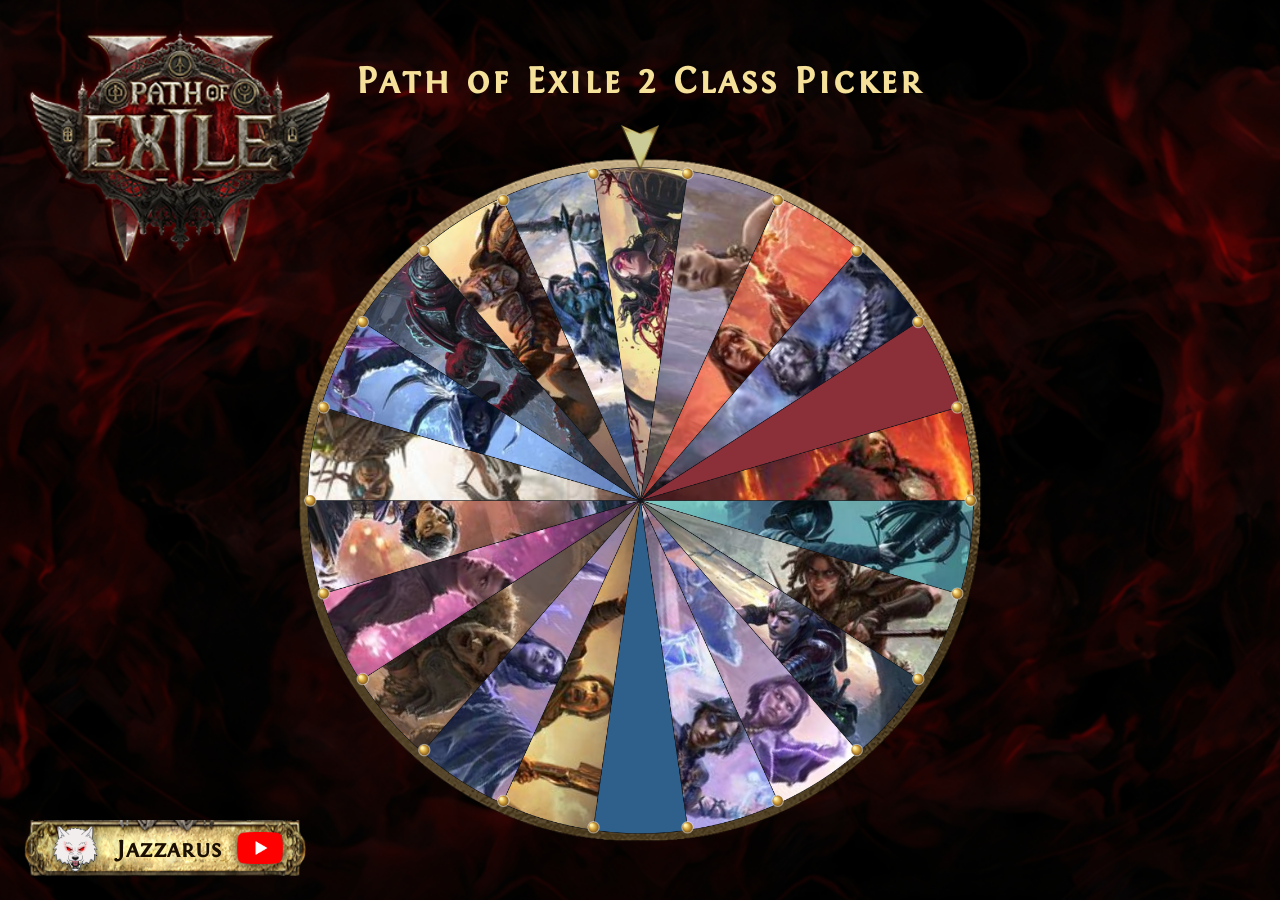
==== index.html @ af0bfe4d "Add files via upload" ====
<!DOCTYPE html>
<html lang="en">
<head>
  <meta charset="UTF-8">
  <meta name="viewport" content="width=device-width, initial-scale=1.0">
  <title>Path of Exile 2 Class Picker</title>
  <link rel="stylesheet" href="style.css">
  <link rel="icon" type="image/png" href="images/favicon.png">
</head>
<body class="loading">
  <div id="loader">
  <div class="loader-wheel"></div>
</div>
  <img src="images/poe2-logo.png" alt="Path of Exile 2" class="poe2-logo">
  <main>
    <h1>Path of Exile 2 Class Picker</h1>
    <img src="images/arrow.png" alt="" class="wheel-pointer" aria-hidden="true">
    <div class="wheel-container">
      <img src="images/ring.png" alt="" class="wheel-ring" aria-hidden="true">
      <canvas id="classWheel" width="1200" height="1200" aria-label="Class picker spinning wheel"></canvas>
    </div>
  </main>

  <div id="modalOverlay" class="popup hidden">
    <div id="modalContent" class="popup-content">
      <div id="modalText" class="popup-title"></div>
      <div class="popup-portrait-wrapper">
        <img id="modalPortrait" class="popup-portrait" src="" alt="">
        <img src="images/frame.png" alt="" class="popup-portrait-frame" aria-hidden="true">
        <img id="bloodSplatter" src="images/blood.png" class="blood-splatter">
      </div>
      <div id="modalReminder" class="popup-reminder hidden">REMEMBER TO RESPECT THE WHEEL</div>
      <button id="modalOk" class="popup-button" type="button">
        <img src="images/ok.png" alt="" class="popup-button-bg" aria-hidden="true">
        <span>OK</span>
      </button>
    </div>
  </div>

  <a href="https://www.youtube.com/@Jazzarus_" target="_blank" class="yt-banner" rel="noopener">
    <img src="images/banner.png" alt="" class="yt-banner-bg" aria-hidden="true">
    <img src="images/jazzarus-logo.png" alt="" class="yt-banner-wolf">
    <span class="yt-banner-name">Jazzarus</span>
    <img src="images/youtube-logo.png" alt="" class="yt-banner-yt">
  </a>

  <script src="script.js"></script>
</body>
</html>
---- style.css ----
@font-face {
  font-family: "Fontin";
  src: url("fonts/fontin.otf") format("opentype");
  font-weight: normal;
  font-style: normal;
}

* {
  box-sizing: border-box;
}

body {
  margin: 0;
  min-height: 100vh;
  display: flex;
  align-items: center;
  justify-content: center;
  font-family: "Fontin", serif;
  color: #f2f2f2;
  background: #111318 url("images/background.png") center/cover no-repeat;
  background-attachment: fixed;
}

button {
  font-family: inherit;
}

main {
  text-align: center;
}

h1 {
  margin: 0 0 24px;
  font-size: clamp(1.2rem, 3vw, 3rem);
  color: #f5e199;
  letter-spacing: 0.08em;
}

.wheel-pointer {
  display: block;
  width: clamp(30px, 3vw, 48px);
  height: auto;
  margin: 0 auto -8px;
  position: relative;
  z-index: 2;
  transform-origin: 50% 0;
  filter: sepia(0.3) saturate(0.75) brightness(0.8);
}

.wheel-pointer.is-pushed {
  animation: pointerPush 120ms ease-out;
}

.popup-active .wheel-pointer {
  display: none;
}

@keyframes pointerPush {
  0% {
    transform: rotate(0deg);
  }

  35% {
    transform: rotate(-12deg);
  }

  100% {
    transform: rotate(0deg);
  }
}

canvas {
  display: block;
  width: min(1200px, 90vw, 75vh);
  height: min(1200px, 90vw, 75vh);
  border-radius: 50%;
  cursor: pointer;
  position: relative;
  z-index: 1;
}

.popup {
  position: fixed;
  inset: 0;
  display: flex;
  align-items: center;
  justify-content: center;
  padding: 32px;
  background: rgba(3, 5, 9, 0.9);
  backdrop-filter: blur(4px);
  z-index: 100;
}

.hidden {
  display: none;
}

.popup-content {
  max-width: 90vw;
  padding: 56px;
  text-align: center;
  background: url("images/window.png") center/100% 100% no-repeat;
  border: none;
  border-radius: 0;
  filter: drop-shadow(0 0 14px rgba(180, 130, 20, 0.25));
}

.popup-title {
  margin: 0 0 40px;
  color: #f5e199;
  font-size: 3rem;
  line-height: 1.15;
  letter-spacing: 0.04em;
  text-align: center;
}

.popup-portrait {
  display: block;
  height: 150px;
  width: 150px;
  object-fit: cover;
  image-rendering: auto;
}

.final-popup-image {
  width: 1000px;
  max-width: calc(100vw - 176px);
  height: auto;
  margin: 0 auto;
}

.popup-reminder {
  margin: 34px 0;
  color: rgba(255, 248, 237, 0.78);
  font-size: 2rem;
  line-height: 1.2;
  letter-spacing: 0.04em;
  text-align: center;
}

.popup-button {
  position: relative;
  display: inline-flex;
  align-items: center;
  justify-content: center;
  width: 380px;
  height: 80px;
  color: #f5e199;
  font-size: 1.375rem;
  background: none;
  border: none;
  cursor: pointer;
  transition: transform 140ms ease, filter 140ms ease;
}

.popup-button-bg {
  position: absolute;
  inset: 0;
  width: 100%;
  height: 100%;
  object-fit: fill;
  pointer-events: none;
  z-index: 0;
}

.popup-button span {
  position: relative;
  z-index: 1;
}

.popup-button:hover {
  filter: brightness(1.15);
}

.popup-button:active {
  transform: translateY(3px);
}

.poe2-logo {
  position: fixed;
  top: 20px;
  left: 20px;
  width: clamp(80px, 25vw, 320px);
  height: auto;
  z-index: 10;
}

.yt-banner {
  position: fixed;
  bottom: 24px;
  left: 24px;
  width: clamp(180px, 22vw, 320px);
  height: auto;
  display: flex;
  align-items: center;
  justify-content: center;
  gap: 14px;
  padding: 0 14px;
  text-decoration: none;
  cursor: pointer;
  z-index: 10;
  transition: filter 150ms ease, transform 150ms ease;
}

.yt-banner:hover {
  filter: brightness(1.15);
  transform: scale(1.03);
}

.yt-banner-bg {
  position: absolute;
  inset: 0;
  width: 100%;
  height: 100%;
  object-fit: fill;
  pointer-events: none;
}

.yt-banner-wolf {
  position: relative;
  height: clamp(32px, 4.5vw, 56px);
  width: auto;
  z-index: 1;
  flex-shrink: 0;
  filter: drop-shadow(0 2px 4px rgba(0,0,0,0.7));
}

.yt-banner-name {
  position: relative;
  z-index: 1;
  color: #1a0f00;
  font-size: clamp(1rem, 1.9vw, 1.55rem);
  font-weight: bold;
  font-family: "Fontin", serif;
  letter-spacing: 0.05em;
  text-shadow: 0 1px 2px rgba(255, 220, 150, 0.5);
  white-space: nowrap;
}

.yt-banner-yt {
  position: relative;
  z-index: 1;
  height: clamp(18px, 2.5vw, 32px);
  width: auto;
  flex-shrink: 0;
  filter: drop-shadow(0 2px 4px rgba(0,0,0,0.7));
}

.wheel-container {
  position: relative;
  display: inline-block;
}

.wheel-ring {
  position: absolute;
  width: 101%;
  height: 101%;
  top: 50%;
  left: 50%;
  transform: translate(-50%, -50%);
  pointer-events: none;
  z-index: 0;
  filter: sepia(0.4) saturate(0.8) brightness(0.85);
}

.is-final-popup {
  background-size: 100% 100%;
  width: 80vw;
  max-width: 80vw;
  height: 90vh;
  max-height: 90vh;
  padding: 80px;
  display: flex;
  flex-direction: column;
  align-items: center;
  justify-content: center;
  overflow: hidden;
}

.is-final-popup .popup-title {
  font-size: clamp(1rem, 2.5vw, 2.5rem);
  margin: 0 0 20px;
  flex-shrink: 0;
}

.is-final-popup .final-popup-image {
  max-height: 50vh;
  width: auto;
  max-width: 100%;
  object-fit: contain;
  flex-shrink: 1;
}

.is-final-popup .popup-reminder {
  font-size: clamp(0.8rem, 1.5vw, 1.8rem);
  margin: 16px 0;
  flex-shrink: 0;
}

.is-final-popup .popup-portrait-frame {
  display: none;
}

.is-final-popup .popup-portrait {
  border: 1px solid rgba(255, 244, 214, 0.24);
  box-shadow:
    0 0 40px rgba(255, 236, 190, 0.35),
    0 16px 34px rgba(0, 0, 0, 0.55);
}

.popup-portrait-wrapper {
  position: relative;
  display: block;
  width: fit-content;
  margin: 0 auto 46px;
  filter: drop-shadow(0 0 10px rgba(255, 236, 190, 0.25));
}

.popup-portrait-frame {
  position: absolute;
  inset: -8px;
  width: calc(100% + 16px);
  height: calc(100% + 16px);
  pointer-events: none;
  z-index: 1;
}

.eliminated-text {
  margin-top: 12px;
  font-size: 2.2rem;
  color: #a11c1c;
  font-weight: bold;
  letter-spacing: 0.08em;
  text-align: center;
  text-shadow: 0 0 6px rgba(160, 0, 0, 0.5);
}

.blood-splatter {
  position: absolute;
  top: 50%;
  left: 50%;
  width: 140px;
  transform: translate(-50%, -50%);
  pointer-events: none;
  z-index: 2;
  opacity: 0;
  transition: opacity 0.1s ease;
  transform: translate(-50%, -50%) scale(0.9);
}

.blood-splatter.show {
  opacity: 1;
}

@keyframes screenShake {
  0%   { transform: translate(0, 0); }
  25%  { transform: translate(-10px, 6px); }
  50%  { transform: translate(8px, -6px); }
  75%  { transform: translate(-6px, -4px); }
  100% { transform: translate(0, 0); }
}

.popup-content.shake {
  animation: screenShake 0.2s ease;
}

body.loading main,
body.loading .poe2-logo,
body.loading .yt-banner {
  filter: blur(6px);
  pointer-events: none;
}

#loader {
  position: fixed;
  inset: 0;
  display: flex;
  align-items: center;
  justify-content: center;
  background: rgba(10, 12, 18, 0.5);
  backdrop-filter: blur(6px);
  z-index: 9999;
}

.loader-wheel {
  width: 80px;
  height: 80px;
  border: 4px solid rgba(255, 220, 150, 0.2);
  border-top: 4px solid #d6a63f;
  border-radius: 50%;
  animation: spinLoader 1s linear infinite;
  box-shadow: 0 0 20px rgba(255, 200, 100, 0.4);
}

@keyframes spinLoader {
  from {
    transform: rotate(0deg);
  }
  to {
    transform: rotate(360deg);
  }
}
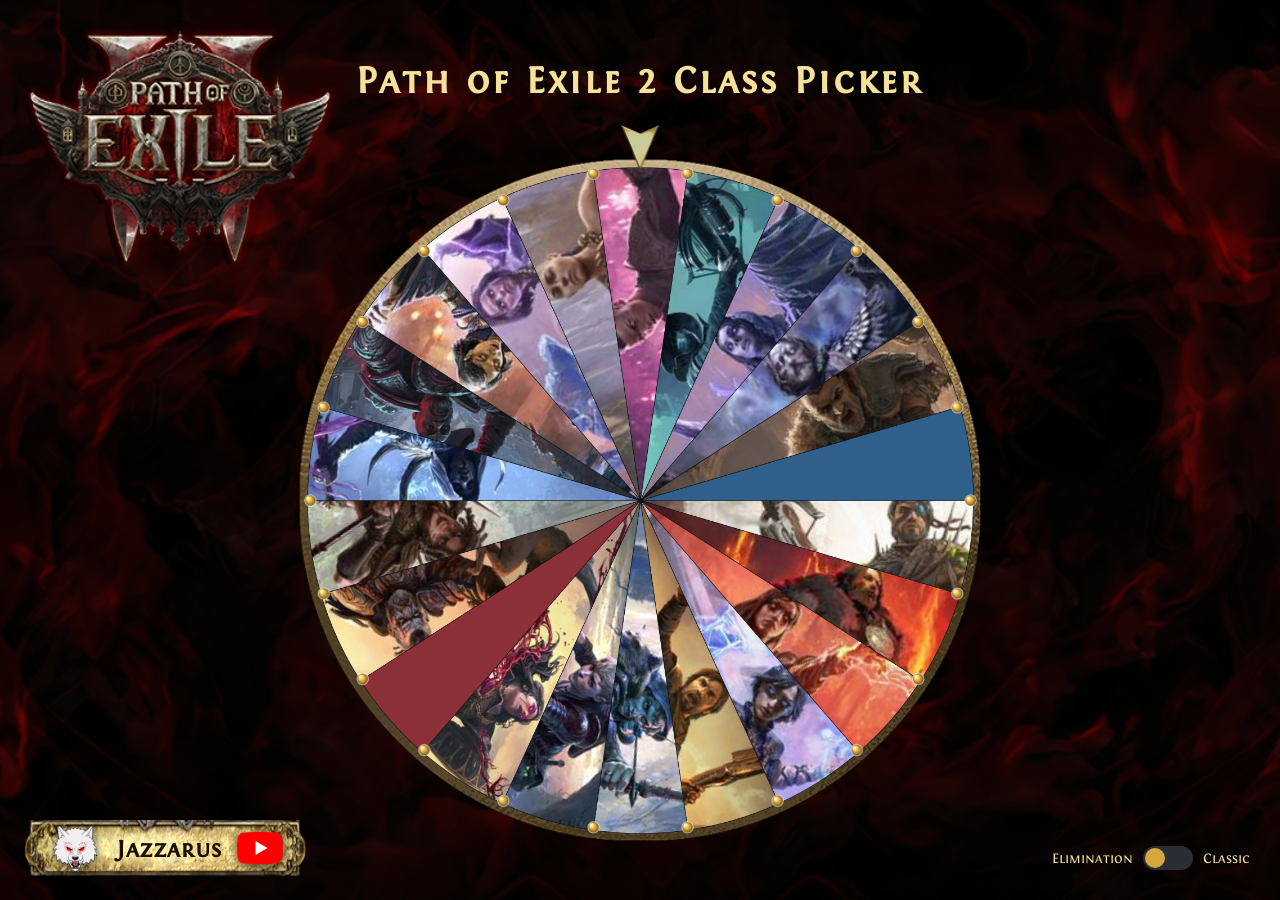
==== commit c0c34bd1: "Add files via upload" ====
--- a/index.html
+++ b/index.html
@@ -20,6 +20,16 @@
       <canvas id="classWheel" width="1200" height="1200" aria-label="Class picker spinning wheel"></canvas>
     </div>
   </main>
+
+  <div id="modeToggle" class="mode-toggle">
+  <span>Elimination</span>
+
+  <div id="toggleSwitch" class="toggle-switch">
+    <div class="toggle-knob"></div>
+  </div>
+
+  <span>Classic</span>
+</div>
 
   <div id="modalOverlay" class="popup hidden">
     <div id="modalContent" class="popup-content">
--- a/style.css
+++ b/style.css
@@ -399,4 +399,44 @@
   to {
     transform: rotate(360deg);
   }
+}
+
+.mode-toggle {
+  position: fixed;
+  bottom: 30px;
+  right: 30px;
+  display: flex;
+  align-items: center;
+  gap: 10px;
+  color: #f5e199;
+  font-size: 0.9rem;
+}
+
+.toggle-switch {
+  width: 50px;
+  height: 24px;
+  background: #2a2d35;
+  border-radius: 20px;
+  position: relative;
+  cursor: pointer;
+  transition: background 0.2s ease;
+}
+
+.toggle-knob {
+  width: 20px;
+  height: 20px;
+  background: #d6a63f;
+  border-radius: 50%;
+  position: absolute;
+  top: 2px;
+  left: 2px;
+  transition: transform 0.2s ease;
+}
+
+.toggle-switch.active {
+  background: #4a0f1c;
+}
+
+.toggle-switch.active .toggle-knob {
+  transform: translateX(26px);
 }
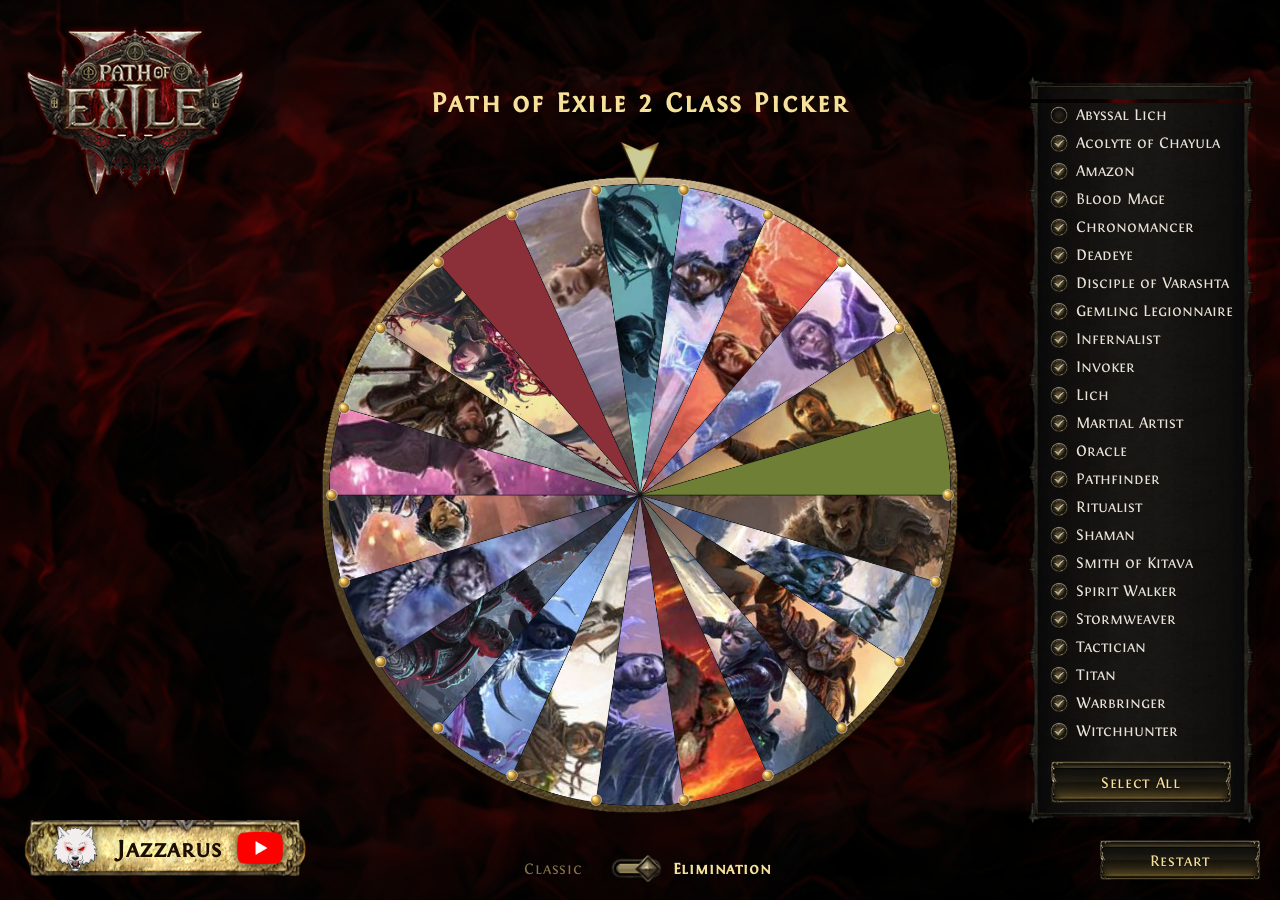
==== commit 021dbfc0: "Add files via upload" ====
--- a/index.html
+++ b/index.html
@@ -1,5 +1,6 @@
 <!DOCTYPE html>
 <html lang="en">
+
 <head>
   <meta charset="UTF-8">
   <meta name="viewport" content="width=device-width, initial-scale=1.0">
@@ -7,11 +8,14 @@
   <link rel="stylesheet" href="style.css">
   <link rel="icon" type="image/png" href="images/favicon.png">
 </head>
+
 <body class="loading">
   <div id="loader">
-  <div class="loader-wheel"></div>
-</div>
+    <div class="loader-wheel"></div>
+  </div>
+
   <img src="images/poe2-logo.png" alt="Path of Exile 2" class="poe2-logo">
+
   <main>
     <h1>Path of Exile 2 Class Picker</h1>
     <img src="images/arrow.png" alt="" class="wheel-pointer" aria-hidden="true">
@@ -22,14 +26,27 @@
   </main>
 
   <div id="modeToggle" class="mode-toggle">
-  <span>Elimination</span>
-
-  <div id="toggleSwitch" class="toggle-switch">
-    <div class="toggle-knob"></div>
+    <span class="mode-label tooltip">
+      Classic
+      <span class="tooltip-box">One spin. You get the class you land on.</span>
+    </span>
+    <img id="modeToggleImage" src="images/classic.png" alt="Mode Toggle">
+    <span class="mode-label tooltip">
+      Elimination
+      <span class="tooltip-box">Each spin removes a class. Continue until only one remains.</span>
+    </span>
   </div>
 
-  <span>Classic</span>
-</div>
+  <button id="restartButton" class="restart-button" type="button">Restart</button>
+
+  <aside id="classSelectorPanel" class="class-selector-panel" aria-label="Class selection">
+    <div class="frame-top"></div>
+    <div class="frame-middle">
+      <div id="classSelectorList" class="class-selector-list"></div>
+      <button id="classSelectorToggle" class="class-selector-toggle" type="button">Deselect All</button>
+    </div>
+    <div class="frame-bottom"></div>
+  </aside>
 
   <div id="modalOverlay" class="popup hidden">
     <div id="modalContent" class="popup-content">
@@ -47,7 +64,12 @@
     </div>
   </div>
 
-  <a href="https://www.youtube.com/@Jazzarus_" target="_blank" class="yt-banner" rel="noopener">
+  <a
+    href="https://www.youtube.com/@Jazzarus_"
+    target="_blank"
+    class="yt-banner"
+    rel="noopener"
+  >
     <img src="images/banner.png" alt="" class="yt-banner-bg" aria-hidden="true">
     <img src="images/jazzarus-logo.png" alt="" class="yt-banner-wolf">
     <span class="yt-banner-name">Jazzarus</span>
@@ -56,4 +78,5 @@
 
   <script src="script.js"></script>
 </body>
+
 </html>
--- a/style.css
+++ b/style.css
@@ -1,3 +1,8 @@
+/* ===== BASE ===== */
+:root {
+  --ui-scale: clamp(0.75, calc(100vw / 1440px), 1);
+}
+
 @font-face {
   font-family: "Fontin";
   src: url("fonts/fontin.otf") format("opentype");
@@ -19,168 +24,30 @@
   color: #f2f2f2;
   background: #111318 url("images/background.png") center/cover no-repeat;
   background-attachment: fixed;
+  overflow-x: hidden;
 }
 
 button {
   font-family: inherit;
 }
 
+/* ===== LAYOUT ===== */
 main {
   text-align: center;
 }
 
 h1 {
   margin: 0 0 24px;
-  font-size: clamp(1.2rem, 3vw, 3rem);
+  font-size: clamp(1rem, 2.2vw, 2.4rem);
   color: #f5e199;
   letter-spacing: 0.08em;
-}
-
-.wheel-pointer {
-  display: block;
-  width: clamp(30px, 3vw, 48px);
-  height: auto;
-  margin: 0 auto -8px;
-  position: relative;
-  z-index: 2;
-  transform-origin: 50% 0;
-  filter: sepia(0.3) saturate(0.75) brightness(0.8);
-}
-
-.wheel-pointer.is-pushed {
-  animation: pointerPush 120ms ease-out;
-}
-
-.popup-active .wheel-pointer {
-  display: none;
-}
-
-@keyframes pointerPush {
-  0% {
-    transform: rotate(0deg);
-  }
-
-  35% {
-    transform: rotate(-12deg);
-  }
-
-  100% {
-    transform: rotate(0deg);
-  }
-}
-
-canvas {
-  display: block;
-  width: min(1200px, 90vw, 75vh);
-  height: min(1200px, 90vw, 75vh);
-  border-radius: 50%;
-  cursor: pointer;
-  position: relative;
-  z-index: 1;
-}
-
-.popup {
-  position: fixed;
-  inset: 0;
-  display: flex;
-  align-items: center;
-  justify-content: center;
-  padding: 32px;
-  background: rgba(3, 5, 9, 0.9);
-  backdrop-filter: blur(4px);
-  z-index: 100;
-}
-
-.hidden {
-  display: none;
-}
-
-.popup-content {
-  max-width: 90vw;
-  padding: 56px;
-  text-align: center;
-  background: url("images/window.png") center/100% 100% no-repeat;
-  border: none;
-  border-radius: 0;
-  filter: drop-shadow(0 0 14px rgba(180, 130, 20, 0.25));
-}
-
-.popup-title {
-  margin: 0 0 40px;
-  color: #f5e199;
-  font-size: 3rem;
-  line-height: 1.15;
-  letter-spacing: 0.04em;
-  text-align: center;
-}
-
-.popup-portrait {
-  display: block;
-  height: 150px;
-  width: 150px;
-  object-fit: cover;
-  image-rendering: auto;
-}
-
-.final-popup-image {
-  width: 1000px;
-  max-width: calc(100vw - 176px);
-  height: auto;
-  margin: 0 auto;
-}
-
-.popup-reminder {
-  margin: 34px 0;
-  color: rgba(255, 248, 237, 0.78);
-  font-size: 2rem;
-  line-height: 1.2;
-  letter-spacing: 0.04em;
-  text-align: center;
-}
-
-.popup-button {
-  position: relative;
-  display: inline-flex;
-  align-items: center;
-  justify-content: center;
-  width: 380px;
-  height: 80px;
-  color: #f5e199;
-  font-size: 1.375rem;
-  background: none;
-  border: none;
-  cursor: pointer;
-  transition: transform 140ms ease, filter 140ms ease;
-}
-
-.popup-button-bg {
-  position: absolute;
-  inset: 0;
-  width: 100%;
-  height: 100%;
-  object-fit: fill;
-  pointer-events: none;
-  z-index: 0;
-}
-
-.popup-button span {
-  position: relative;
-  z-index: 1;
-}
-
-.popup-button:hover {
-  filter: brightness(1.15);
-}
-
-.popup-button:active {
-  transform: translateY(3px);
 }
 
 .poe2-logo {
   position: fixed;
   top: 20px;
   left: 20px;
-  width: clamp(80px, 25vw, 320px);
+  width: clamp(80px, 18vw, 260px);
   height: auto;
   z-index: 10;
 }
@@ -244,6 +111,50 @@
   width: auto;
   flex-shrink: 0;
   filter: drop-shadow(0 2px 4px rgba(0,0,0,0.7));
+}
+
+/* ===== WHEEL ===== */
+.wheel-pointer {
+  display: block;
+  width: clamp(30px, 3vw, 48px);
+  height: auto;
+  margin: 0 auto -8px;
+  position: relative;
+  z-index: 2;
+  transform-origin: 50% 0;
+  filter: sepia(0.3) saturate(0.75) brightness(0.8);
+}
+
+.wheel-pointer.is-pushed {
+  animation: pointerPush 120ms ease-out;
+}
+
+.popup-active .wheel-pointer {
+  display: none;
+}
+
+@keyframes pointerPush {
+  0% {
+    transform: rotate(0deg);
+  }
+
+  35% {
+    transform: rotate(-12deg);
+  }
+
+  100% {
+    transform: rotate(0deg);
+  }
+}
+
+canvas {
+  display: block;
+  width: min(1000px, 80vw, 70vh);
+  height: min(1000px, 80vw, 70vh);
+  border-radius: 50%;
+  cursor: pointer;
+  position: relative;
+  z-index: 1;
 }
 
 .wheel-container {
@@ -263,6 +174,104 @@
   filter: sepia(0.4) saturate(0.8) brightness(0.85);
 }
 
+/* ===== MODAL ===== */
+.popup {
+  position: fixed;
+  inset: 0;
+  display: flex;
+  align-items: center;
+  justify-content: center;
+  padding: 32px;
+  background: rgba(3, 5, 9, 0.9);
+  backdrop-filter: blur(4px);
+  z-index: 100;
+}
+
+.hidden {
+  display: none;
+}
+
+.popup-content {
+  max-width: 90vw;
+  padding: 56px;
+  text-align: center;
+  background: url("images/window.png") center/100% 100% no-repeat;
+  border: none;
+  border-radius: 0;
+  filter: drop-shadow(0 0 14px rgba(180, 130, 20, 0.25));
+}
+
+.popup-title {
+  margin: 0 0 40px;
+  color: #f5e199;
+  font-size: 3rem;
+  line-height: 1.15;
+  letter-spacing: 0.04em;
+  text-align: center;
+}
+
+.popup-portrait {
+  display: block;
+  height: 150px;
+  width: 150px;
+  object-fit: cover;
+  image-rendering: auto;
+}
+
+.final-popup-image {
+  width: 1000px;
+  max-width: calc(100vw - 176px);
+  height: auto;
+  margin: 0 auto;
+}
+
+.popup-reminder {
+  margin: 34px 0;
+  color: rgba(255, 248, 237, 0.78);
+  font-size: 2rem;
+  line-height: 1.2;
+  letter-spacing: 0.04em;
+  text-align: center;
+}
+
+.popup-button {
+  position: relative;
+  display: inline-flex;
+  align-items: center;
+  justify-content: center;
+  width: 380px;
+  height: 80px;
+  color: #f5e199;
+  font-size: 1.375rem;
+  background: none;
+  border: none;
+  cursor: pointer;
+  transition: transform 140ms ease, filter 140ms ease;
+}
+
+.popup-button-bg {
+  position: absolute;
+  inset: 0;
+  width: 100%;
+  height: 100%;
+  object-fit: fill;
+  pointer-events: none;
+  z-index: 0;
+}
+
+.popup-button span {
+  position: relative;
+  z-index: 1;
+}
+
+.popup-button:hover {
+  filter: brightness(1.15);
+}
+
+.popup-button:active {
+  transform: translateY(3px);
+}
+
 .is-final-popup {
   background-size: 100% 100%;
   width: 80vw;
@@ -340,7 +349,6 @@
   top: 50%;
   left: 50%;
   width: 140px;
-  transform: translate(-50%, -50%);
   pointer-events: none;
   z-index: 2;
   opacity: 0;
@@ -364,9 +372,12 @@
   animation: screenShake 0.2s ease;
 }
 
+/* ===== LAYOUT ===== */
 body.loading main,
 body.loading .poe2-logo,
-body.loading .yt-banner {
+body.loading .yt-banner,
+body.loading .restart-button,
+body.loading .class-selector-panel {
   filter: blur(6px);
   pointer-events: none;
 }
@@ -401,42 +412,307 @@
   }
 }
 
+/* ===== TOGGLE ===== */
 .mode-toggle {
   position: fixed;
-  bottom: 30px;
-  right: 30px;
-  display: flex;
-  align-items: center;
-  gap: 10px;
-  color: #f5e199;
-  font-size: 0.9rem;
-}
-
-.toggle-switch {
+  bottom: clamp(10px, 2vh, 20px);
+  left: 50%;
+  transform: translateX(-50%);
+  display: flex;
+  align-items: center;
+  justify-content: center;
+  gap: 12px;
+  z-index: 20;
+}
+
+.mode-toggle img {
   width: 50px;
+  height: auto;
+  cursor: pointer;
+  transform: translateY(1px);
+  transition: transform 0.15s ease, filter 0.15s ease;
+}
+
+.mode-label {
+  font-size: calc(1rem * var(--ui-scale));
+  color: rgba(245, 225, 153, 0.85);
+  letter-spacing: 0.05em;
+  min-width: 90px;
+  text-align: center;
+  opacity: 1;
+}
+
+.mode-label.active {
+  color: #f5e199;
+  font-weight: bold;
+  opacity: 1;
+}
+
+.mode-label.inactive {
+  color: rgba(245, 225, 153, 0.5);
+  opacity: 1;
+}
+
+.tooltip {
+  position: relative;
+  display: inline-block;
+}
+
+.tooltip-box {
+  position: absolute;
+  bottom: 130%;
+  left: 50%;
+  width: 180px;
+  padding: 8px 10px;
+  color: #f5e199;
+  font-size: calc(0.8rem * var(--ui-scale));
+  line-height: 1.2;
+  text-align: center;
+  text-shadow: 0 0 6px rgba(212, 175, 55, 0.4);
+  background: rgba(10, 10, 10, 0.98);
+  border: 1px solid rgba(212, 175, 55, 0.6);
+  border-radius: 6px;
+  box-shadow: 0 0 10px rgba(212, 175, 55, 0.2);
+  opacity: 0;
+  filter: brightness(1) !important;
+  pointer-events: none;
+  transform: translateX(-50%);
+  transition: opacity 0.15s ease, transform 0.15s ease;
+}
+
+.mode-label.inactive .tooltip-box {
+  opacity: 0;
+}
+
+.tooltip:hover .tooltip-box {
+  opacity: 1 !important;
+  transform: translateX(-50%) translateY(-4px);
+}
+
+.mode-toggle img:hover {
+  filter: brightness(1.15);
+}
+
+.mode-toggle img:active {
+  transform: translateY(1px) scale(0.96);
+}
+
+.restart-button {
+  position: fixed;
+  right: 20px;
+  bottom: 20px;
+  z-index: 20;
+  display: flex;
+  align-items: center;
+  justify-content: center;
+  width: 160px;
+  height: 40px;
+  padding: 0;
+  color: #f5e199;
+  font-size: calc(0.95rem * var(--ui-scale));
+  letter-spacing: 0.05em;
+  background-color: transparent;
+  background-image: url("images/goldbutton.png");
+  background-size: 100% 100%;
+  background-repeat: no-repeat;
+  border: none;
+  outline: none;
+  cursor: pointer;
+  transition: filter 140ms ease, transform 140ms ease;
+}
+
+.restart-button:hover {
+  filter: brightness(1.15);
+}
+
+.restart-button:active {
+  transform: scale(0.96);
+}
+
+/* ===== CLASS SELECTOR ===== */
+.class-selector-panel {
+  position: fixed;
+  top: 50%;
+  right: 24px;
+  width: clamp(220px, 18vw, 315px);
+  height: auto;
+  max-height: none;
+  overflow: visible;
+  display: flex;
+  flex-direction: column;
+  transform: translateY(-50%);
+  color: #f5e199;
+  border: none;
+  box-shadow: 0 18px 50px rgba(0, 0, 0, 0.38);
+  z-index: 15;
+  transition: opacity 180ms ease, filter 180ms ease;
+}
+
+.frame-top,
+.frame-middle,
+.frame-bottom {
+  width: 100%;
+}
+
+.frame-top {
+  height: 48px;
+  background-image: url("images/window-top.png");
+  background-position: center top;
+  background-size: 100% auto;
+  background-repeat: no-repeat;
+}
+
+.frame-middle {
+  display: flex;
+  flex: 1 1 auto;
+  flex-direction: column;
+  margin-top: -18px;
+  padding: 0 22px;
+  background: url("images/window-middle.png") top center/100% auto repeat-y;
+}
+
+.frame-bottom {
   height: 24px;
-  background: #2a2d35;
-  border-radius: 20px;
-  position: relative;
+  background: url("images/window-bottom.png") bottom center/100% auto no-repeat;
+}
+
+.class-selector-list {
+  display: flex;
+  flex-direction: column;
+  gap: 4px;
+  margin: 0;
+  overflow: visible;
+}
+
+.class-selector-item {
+  display: flex;
+  align-items: center;
+  gap: 8px;
+  min-height: 24px;
+  width: 100%;
+  padding: 2px;
+  color: rgba(255, 248, 237, 0.9);
+  font-size: calc(0.98rem * var(--ui-scale));
+  line-height: 1.15;
+  text-align: left;
+  background: transparent;
+  border: 0;
   cursor: pointer;
-  transition: background 0.2s ease;
-}
-
-.toggle-knob {
-  width: 20px;
-  height: 20px;
-  background: #d6a63f;
-  border-radius: 50%;
-  position: absolute;
-  top: 2px;
-  left: 2px;
-  transition: transform 0.2s ease;
-}
-
-.toggle-switch.active {
-  background: #4a0f1c;
-}
-
-.toggle-switch.active .toggle-knob {
-  transform: translateX(26px);
-}+}
+
+.class-selector-item:hover {
+  color: #f5e199;
+}
+
+.class-selector-check {
+  width: 18px;
+  height: 18px;
+  flex: 0 0 auto;
+  object-fit: contain;
+  transition: transform 120ms ease, filter 120ms ease;
+}
+
+.class-selector-item:hover .class-selector-check {
+  filter: brightness(1.12);
+  transform: scale(1.12);
+}
+
+.class-selector-item span {
+  min-width: 0;
+  white-space: nowrap;
+}
+
+.class-selector-toggle {
+  position: relative;
+  align-self: center;
+  width: 180px;
+  min-height: 42px;
+  margin-top: 18px;
+  padding: 8px 16px;
+  color: #f5e199;
+  font-size: calc(0.95rem * var(--ui-scale));
+  letter-spacing: 0.04em;
+  text-shadow: 0 1px 2px rgba(25, 9, 0, 0.85);
+  background: url("images/goldbutton.png") center/100% 100% no-repeat;
+  border: 0;
+  cursor: pointer;
+  transition: filter 140ms ease, transform 140ms ease;
+}
+
+.class-selector-toggle:hover {
+  filter: brightness(1.15);
+}
+
+.class-selector-toggle:active {
+  transform: translateY(2px);
+}
+
+.class-selector-panel.is-locked {
+  opacity: 0.46;
+  pointer-events: none;
+  filter: saturate(0.65);
+}
+
+/* ===== RESPONSIVE ===== */
+@media (max-width: 1200px) {
+  .class-selector-panel {
+    top: 50%;
+    right: 16px;
+    bottom: auto;
+    width: clamp(220px, 18vw, 315px);
+    height: auto;
+    max-height: none;
+    overflow: visible;
+    transform: translateY(-50%);
+  }
+
+  .frame-middle {
+    padding: 0 22px;
+  }
+}
+
+@media (max-width: 1000px) {
+  .class-selector-panel {
+    right: 10px;
+  }
+}
+
+@media (max-height: 800px) {
+  .class-selector-item {
+    font-size: 0.85rem;
+    min-height: 20px;
+  }
+
+  .class-selector-toggle {
+    width: 150px;
+    min-height: 36px;
+  }
+}
+
+@media (max-width: 760px) {
+  .class-selector-panel {
+    left: 16px;
+    right: 16px;
+    width: auto;
+    height: auto;
+    max-height: none;
+    overflow: visible;
+  }
+
+  .frame-middle {
+    padding: 0 20px;
+  }
+
+  .class-selector-list {
+    margin-bottom: 0;
+  }
+
+  .class-selector-item {
+    min-height: 23px;
+    font-size: 0.9rem;
+  }
+
+  .class-selector-toggle {
+    min-height: 38px;
+  }
+}
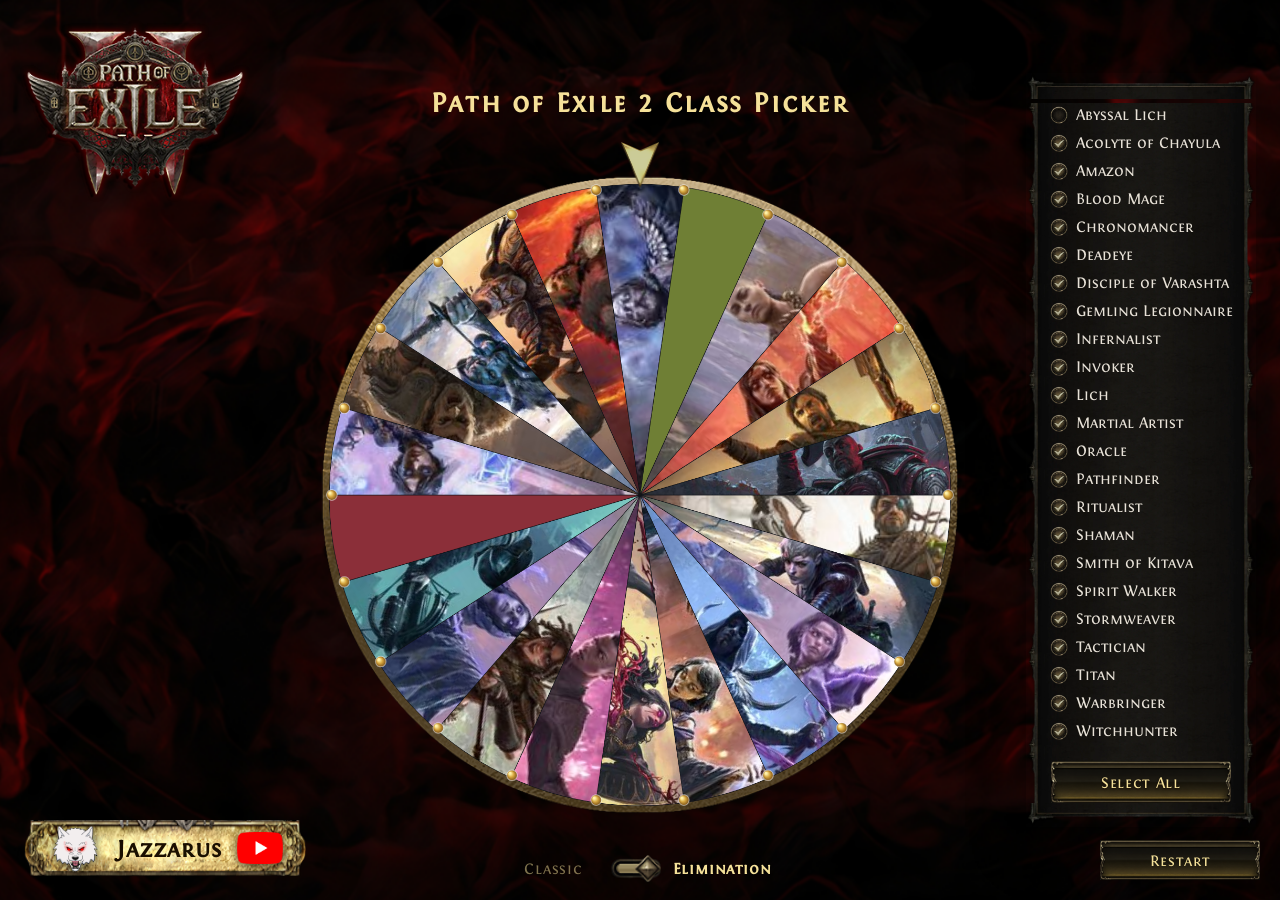
==== commit fe0d43bb: "Add files via upload" ====
--- a/index.html
+++ b/index.html
@@ -61,6 +61,9 @@
         <img src="images/ok.png" alt="" class="popup-button-bg" aria-hidden="true">
         <span>OK</span>
       </button>
+      <button id="findBuildsBtn" class="gold-button find-builds-btn hidden" type="button">
+        Find Builds
+      </button>
     </div>
   </div>
 
--- a/style.css
+++ b/style.css
@@ -192,6 +192,7 @@
 }
 
 .popup-content {
+  position: relative;
   max-width: 90vw;
   padding: 56px;
   text-align: center;
@@ -272,6 +273,50 @@
   transform: translateY(3px);
 }
 
+.gold-button {
+  display: flex;
+  align-items: center;
+  justify-content: center;
+  width: 180px;
+  height: 50px;
+  padding: 0;
+  color: #f5e199;
+  font-family: inherit;
+  font-size: calc(0.95rem * var(--ui-scale));
+  letter-spacing: 0.05em;
+  background-color: transparent;
+  background-image: url("images/goldbutton.png");
+  background-size: 100% 100%;
+  background-repeat: no-repeat;
+  border: none;
+  outline: none;
+  cursor: pointer;
+  transition: filter 140ms ease, transform 140ms ease;
+}
+
+.gold-button:hover {
+  filter: brightness(1.15);
+}
+
+.gold-button:active {
+  transform: scale(0.96);
+}
+
+.gold-button.hidden {
+  display: none;
+}
+
+.find-builds-btn {
+  position: absolute;
+  bottom: 40px;
+  right: 60px;
+}
+
+.is-final-popup .find-builds-btn {
+  bottom: 150px;
+  right: 130px;
+}
+
 .is-final-popup {
   background-size: 100% 100%;
   width: 80vw;
@@ -283,7 +328,6 @@
   flex-direction: column;
   align-items: center;
   justify-content: center;
-  overflow: hidden;
 }
 
 .is-final-popup .popup-title {
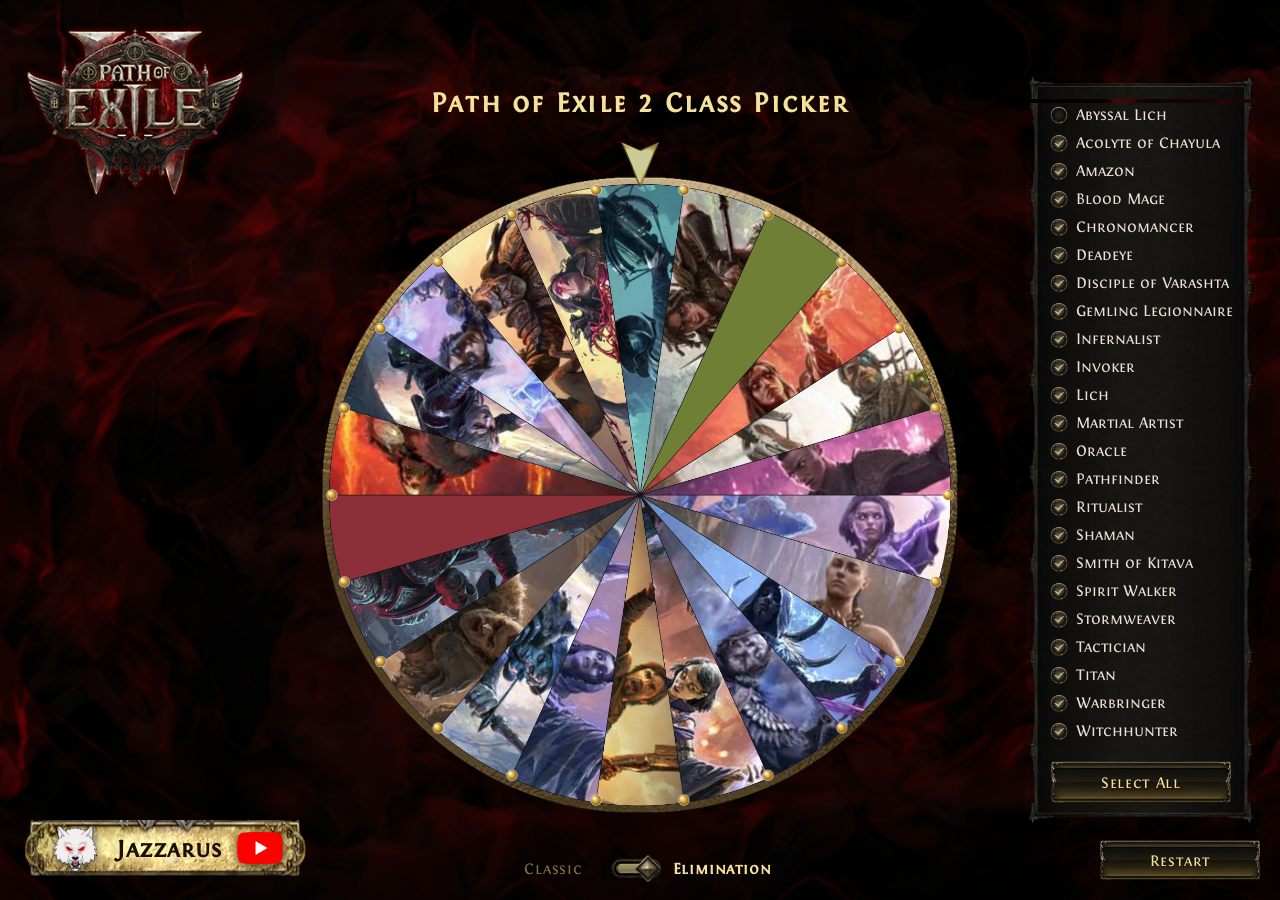
==== commit 995f78ee: "Add files via upload" ====
--- a/index.html
+++ b/index.html
@@ -57,13 +57,18 @@
         <img id="bloodSplatter" src="images/blood.png" class="blood-splatter">
       </div>
       <div id="modalReminder" class="popup-reminder hidden">REMEMBER TO RESPECT THE WHEEL</div>
-      <button id="modalOk" class="popup-button" type="button">
-        <img src="images/ok.png" alt="" class="popup-button-bg" aria-hidden="true">
-        <span>OK</span>
-      </button>
-      <button id="findBuildsBtn" class="gold-button find-builds-btn hidden" type="button">
-        Find Builds
-      </button>
+      <div class="popup-actions">
+        <button id="modalOk" class="popup-button" type="button">
+          <img src="images/ok.png" alt="" class="popup-button-bg" aria-hidden="true">
+          <span>OK</span>
+        </button>
+
+        <button id="findBuildsBtn" class="popup-button hidden tooltip" type="button">
+          <img src="images/ok.png" alt="" class="popup-button-bg" aria-hidden="true">
+          <span>Find Builds</span>
+          <span class="tooltip-box">Find top builds for this class</span>
+        </button>
+      </div>
     </div>
   </div>
 
--- a/style.css
+++ b/style.css
@@ -242,8 +242,10 @@
   justify-content: center;
   width: 380px;
   height: 80px;
+  padding: 0;
   color: #f5e199;
   font-size: 1.375rem;
+  text-align: center;
   background: none;
   border: none;
   cursor: pointer;
@@ -260,9 +262,22 @@
   z-index: 0;
 }
 
-.popup-button span {
-  position: relative;
+.popup-button > span:not(.tooltip-box) {
+  position: absolute;
+  left: 50%;
+  top: 50%;
+  transform: translate(-50%, -50%);
+  white-space: nowrap;
+  pointer-events: none;
   z-index: 1;
+}
+
+.popup-actions {
+  display: flex;
+  justify-content: center;
+  align-items: center;
+  gap: 20px;
+  margin-top: 20px;
 }
 
 .popup-button:hover {
@@ -271,6 +286,10 @@
 
 .popup-button:active {
   transform: translateY(3px);
+}
+
+.popup-button.hidden {
+  display: none;
 }
 
 .gold-button {
@@ -306,17 +325,6 @@
   display: none;
 }
 
-.find-builds-btn {
-  position: absolute;
-  bottom: 40px;
-  right: 60px;
-}
-
-.is-final-popup .find-builds-btn {
-  bottom: 150px;
-  right: 130px;
-}
-
 .is-final-popup {
   background-size: 100% 100%;
   width: 80vw;
@@ -502,26 +510,26 @@
   display: inline-block;
 }
 
+.popup-button.tooltip {
+  display: inline-flex;
+}
+
 .tooltip-box {
   position: absolute;
-  bottom: 130%;
+  bottom: 120%;
   left: 50%;
-  width: 180px;
-  padding: 8px 10px;
-  color: #f5e199;
-  font-size: calc(0.8rem * var(--ui-scale));
-  line-height: 1.2;
-  text-align: center;
-  text-shadow: 0 0 6px rgba(212, 175, 55, 0.4);
-  background: rgba(10, 10, 10, 0.98);
-  border: 1px solid rgba(212, 175, 55, 0.6);
+  padding: 6px 10px;
+  color: #e6d3a3;
+  font-size: 12px;
+  white-space: nowrap;
+  background: rgba(0, 0, 0, 0.9);
+  border: 1px solid #c9a44b;
   border-radius: 6px;
-  box-shadow: 0 0 10px rgba(212, 175, 55, 0.2);
   opacity: 0;
-  filter: brightness(1) !important;
   pointer-events: none;
   transform: translateX(-50%);
-  transition: opacity 0.15s ease, transform 0.15s ease;
+  transition: opacity 0.2s ease;
+  z-index: 10;
 }
 
 .mode-label.inactive .tooltip-box {
@@ -530,7 +538,6 @@
 
 .tooltip:hover .tooltip-box {
   opacity: 1 !important;
-  transform: translateX(-50%) translateY(-4px);
 }
 
 .mode-toggle img:hover {
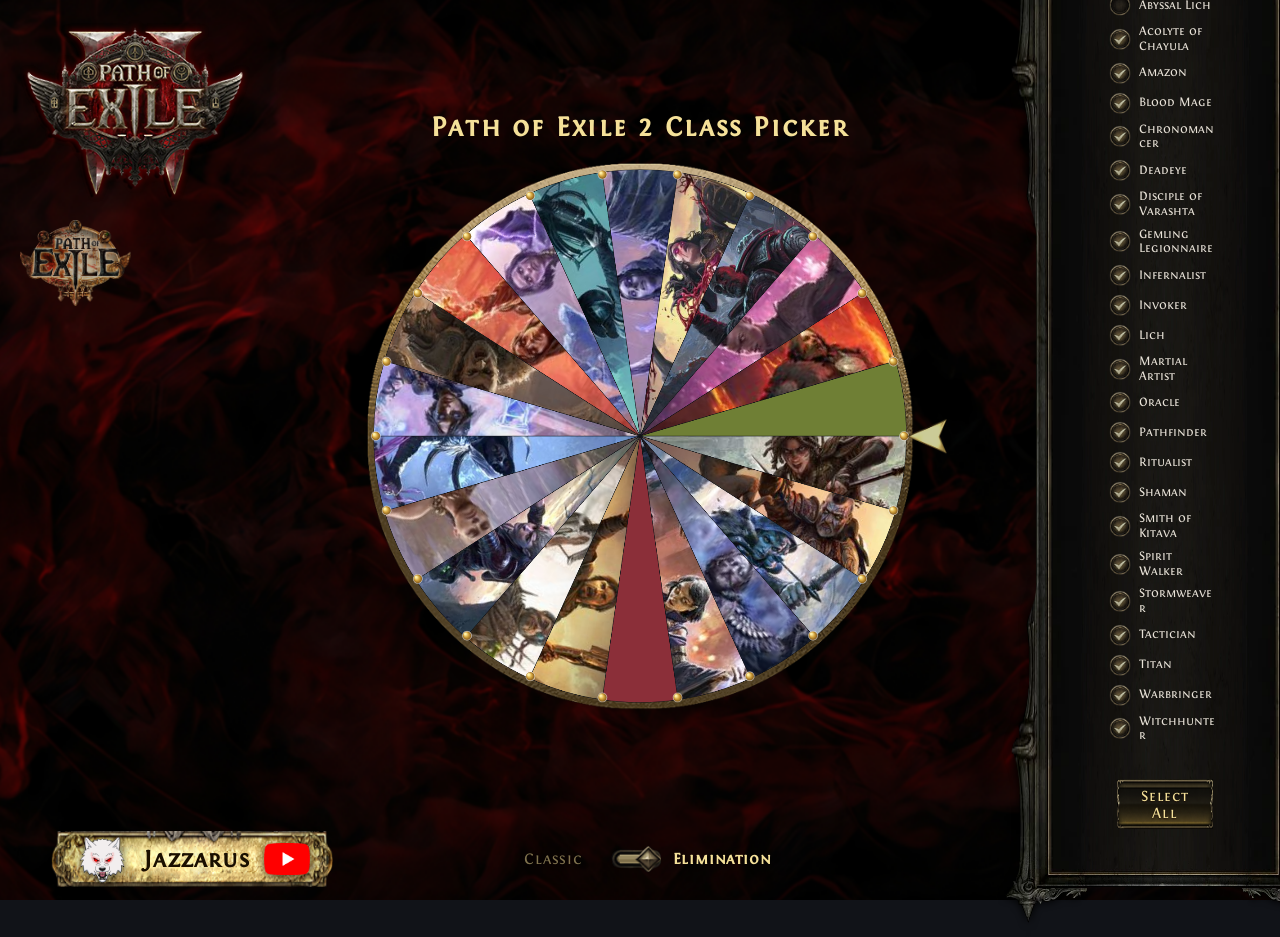
==== commit 182c37b3: "Add files via upload" ====
--- a/index.html
+++ b/index.html
@@ -4,7 +4,8 @@
 <head>
   <meta charset="UTF-8">
   <meta name="viewport" content="width=device-width, initial-scale=1.0">
-  <title>Path of Exile 2 Class Picker</title>
+  <title></title>
+  <base id="siteBase" href="./">
   <link rel="stylesheet" href="style.css">
   <link rel="icon" type="image/png" href="images/favicon.png">
 </head>
@@ -14,76 +15,90 @@
     <div class="loader-wheel"></div>
   </div>
 
-  <img src="images/poe2-logo.png" alt="Path of Exile 2" class="poe2-logo">
+  <div class="app">
+    <header class="app-header">
+      <div class="game-logo-switcher">
+        <img id="gameLogo" alt="" class="poe2-logo game-logo-primary">
+        <a id="gameSwitchLink" class="game-logo-secondary-link">
+          <img id="inactiveGameLogo" alt="" class="game-logo-secondary">
+        </a>
+      </div>
+    </header>
 
-  <main>
-    <h1>Path of Exile 2 Class Picker</h1>
-    <img src="images/arrow.png" alt="" class="wheel-pointer" aria-hidden="true">
-    <div class="wheel-container">
-      <img src="images/ring.png" alt="" class="wheel-ring" aria-hidden="true">
-      <canvas id="classWheel" width="1200" height="1200" aria-label="Class picker spinning wheel"></canvas>
-    </div>
-  </main>
+    <main class="app-main">
+      <section class="wheel-area">
+        <h1 id="gameHeading"></h1>
+        <div class="wheel-container">
+          <img src="images/ring.png" alt="" class="wheel-ring" aria-hidden="true">
+          <canvas id="classWheel" width="1200" height="1200" aria-label="Class picker spinning wheel"></canvas>
+          <img src="images/arrow.png" alt="" class="wheel-pointer" aria-hidden="true">
+        </div>
+      </section>
 
-  <div id="modeToggle" class="mode-toggle">
-    <span class="mode-label tooltip">
-      Classic
-      <span class="tooltip-box">One spin. You get the class you land on.</span>
-    </span>
-    <img id="modeToggleImage" src="images/classic.png" alt="Mode Toggle">
-    <span class="mode-label tooltip">
-      Elimination
-      <span class="tooltip-box">Each spin removes a class. Continue until only one remains.</span>
-    </span>
+      <aside id="classSelectorPanel" class="class-selector-panel" aria-label="Class selection">
+        <div class="class-selector-content">
+          <div id="classSelectorList" class="class-selector-list"></div>
+          <button id="classSelectorToggle" class="class-selector-toggle" type="button">Deselect All</button>
+        </div>
+      </aside>
+    </main>
+
+    <footer class="app-footer">
+      <a
+        href="https://www.youtube.com/@Jazzarus_"
+        target="_blank"
+        class="yt-banner"
+        rel="noopener"
+      >
+        <img src="images/banner.png" alt="" class="yt-banner-bg" aria-hidden="true">
+        <img src="images/jazzarus-logo.png" alt="" class="yt-banner-wolf">
+        <span class="yt-banner-name">Jazzarus</span>
+        <img src="images/youtube-logo.png" alt="" class="yt-banner-yt">
+      </a>
+
+      <div id="modeToggle" class="mode-toggle">
+        <span class="mode-label tooltip">
+          Classic
+          <span class="tooltip-box">One spin. You get the class you land on.</span>
+        </span>
+        <img id="modeToggleImage" src="images/classic.png" alt="Mode Toggle">
+        <span class="mode-label tooltip">
+          Elimination
+          <span class="tooltip-box">Each spin removes a class. Continue until only one remains.</span>
+        </span>
+      </div>
+
+      <button id="restartButton" class="restart-button" type="button">Restart</button>
+    </footer>
   </div>
 
-  <button id="restartButton" class="restart-button" type="button">Restart</button>
+  <div id="modalOverlay" class="popup hidden">
+    <div class="popup-window">
+      <div id="modalContent" class="popup-content">
+        <div id="modalText" class="popup-title"></div>
+        <div class="popup-portrait-wrapper">
+          <img id="modalPortrait" class="popup-portrait" src="" alt="">
+          <img src="images/frame.png" alt="" class="popup-portrait-frame" aria-hidden="true">
+          <img id="bloodSplatter" src="images/blood.png" class="blood-splatter">
+        </div>
+        <div id="modalReminder" class="popup-reminder hidden">REMEMBER TO RESPECT THE WHEEL</div>
+        <div class="popup-actions">
+          <button id="modalOk" class="popup-button" type="button">
+            <img src="images/ok.png" alt="" class="popup-button-bg" aria-hidden="true">
+            <span>OK</span>
+          </button>
 
-  <aside id="classSelectorPanel" class="class-selector-panel" aria-label="Class selection">
-    <div class="frame-top"></div>
-    <div class="frame-middle">
-      <div id="classSelectorList" class="class-selector-list"></div>
-      <button id="classSelectorToggle" class="class-selector-toggle" type="button">Deselect All</button>
-    </div>
-    <div class="frame-bottom"></div>
-  </aside>
-
-  <div id="modalOverlay" class="popup hidden">
-    <div id="modalContent" class="popup-content">
-      <div id="modalText" class="popup-title"></div>
-      <div class="popup-portrait-wrapper">
-        <img id="modalPortrait" class="popup-portrait" src="" alt="">
-        <img src="images/frame.png" alt="" class="popup-portrait-frame" aria-hidden="true">
-        <img id="bloodSplatter" src="images/blood.png" class="blood-splatter">
-      </div>
-      <div id="modalReminder" class="popup-reminder hidden">REMEMBER TO RESPECT THE WHEEL</div>
-      <div class="popup-actions">
-        <button id="modalOk" class="popup-button" type="button">
-          <img src="images/ok.png" alt="" class="popup-button-bg" aria-hidden="true">
-          <span>OK</span>
-        </button>
-
-        <button id="findBuildsBtn" class="popup-button hidden tooltip" type="button">
-          <img src="images/ok.png" alt="" class="popup-button-bg" aria-hidden="true">
-          <span>Find Builds</span>
-          <span class="tooltip-box">Find top builds for this class</span>
-        </button>
+          <button id="findBuildsBtn" class="popup-button hidden tooltip" type="button">
+            <img src="images/ok.png" alt="" class="popup-button-bg" aria-hidden="true">
+            <span>Find Builds</span>
+            <span class="tooltip-box">Find top builds for this class</span>
+          </button>
+        </div>
       </div>
     </div>
   </div>
 
-  <a
-    href="https://www.youtube.com/@Jazzarus_"
-    target="_blank"
-    class="yt-banner"
-    rel="noopener"
-  >
-    <img src="images/banner.png" alt="" class="yt-banner-bg" aria-hidden="true">
-    <img src="images/jazzarus-logo.png" alt="" class="yt-banner-wolf">
-    <span class="yt-banner-name">Jazzarus</span>
-    <img src="images/youtube-logo.png" alt="" class="yt-banner-yt">
-  </a>
-
+  <script src="game-config.js"></script>
   <script src="script.js"></script>
 </body>
 
--- a/style.css
+++ b/style.css
@@ -1,6 +1,15 @@
 /* ===== BASE ===== */
 :root {
   --ui-scale: clamp(0.75, calc(100vw / 1440px), 1);
+  --space-xs: clamp(6px, 1vw, 10px);
+  --space-sm: clamp(10px, 1.5vw, 16px);
+  --space-md: clamp(16px, 2vw, 24px);
+  --space-lg: clamp(24px, 3vw, 40px);
+  --main-content-lift: clamp(111px, 7.6vw, 123px);
+  --selector-polish-lift: clamp(24px, 2vw, 30px);
+  --selector-polish-offset: clamp(30px, 2.4vw, 35px);
+  --wheel-max: 1008px;
+  --main-column-gap: clamp(56px, 4vw, 112px);
 }
 
 @font-face {
@@ -16,15 +25,19 @@
 
 body {
   margin: 0;
+  height: 100%;
   min-height: 100vh;
-  display: flex;
-  align-items: center;
-  justify-content: center;
+  display: block;
   font-family: "Fontin", serif;
   color: #f2f2f2;
   background: #111318 url("images/background.png") center/cover no-repeat;
   background-attachment: fixed;
   overflow-x: hidden;
+  overflow-y: auto;
+}
+
+html {
+  height: 100%;
 }
 
 button {
@@ -32,7 +45,7 @@
 }
 
 /* ===== LAYOUT ===== */
-main {
+.wheel-area {
   text-align: center;
 }
 
@@ -44,18 +57,59 @@
 }
 
 .poe2-logo {
-  position: fixed;
-  top: 20px;
-  left: 20px;
   width: clamp(80px, 18vw, 260px);
   height: auto;
-  z-index: 10;
+}
+
+.game-logo-switcher {
+  position: relative;
+  width: fit-content;
+  flex: 0 0 auto;
+  line-height: 0;
+}
+
+.game-logo-primary {
+  display: block;
+  aspect-ratio: 269 / 212;
+  object-fit: contain;
+  object-position: left top;
+}
+
+.game-logo-secondary-link {
+  position: absolute;
+  top: 100%;
+  left: 0;
+  width: 48%;
+  aspect-ratio: 269 / 212;
+  margin-top: 18px;
+  cursor: pointer;
+  z-index: 20;
+  opacity: 0.72;
+  transition: opacity 140ms ease, filter 140ms ease, transform 140ms ease;
+}
+
+.game-logo-secondary-link:hover,
+.game-logo-secondary-link:focus-visible {
+  opacity: 1;
+  filter: brightness(1.15);
+  transform: scale(1.04);
+}
+
+.game-logo-secondary-link:focus-visible {
+  outline: 2px solid #d6a63f;
+  outline-offset: 3px;
+}
+
+.game-logo-secondary {
+  display: block;
+  width: 100%;
+  height: 100%;
+  object-fit: contain;
+  object-position: left top;
 }
 
 .yt-banner {
-  position: fixed;
-  bottom: 24px;
-  left: 24px;
+  position: relative;
   width: clamp(180px, 22vw, 320px);
   height: auto;
   display: flex;
@@ -115,13 +169,19 @@
 
 /* ===== WHEEL ===== */
 .wheel-pointer {
+  --wheel-pointer-size: min(48px, 6.2%);
+  --wheel-pointer-offset: calc(var(--wheel-pointer-size) * -1);
   display: block;
-  width: clamp(30px, 3vw, 48px);
+  width: var(--wheel-pointer-size);
   height: auto;
-  margin: 0 auto -8px;
-  position: relative;
-  z-index: 2;
-  transform-origin: 50% 0;
+  margin: 0;
+  position: absolute;
+  top: 50%;
+  right: var(--wheel-pointer-offset);
+  z-index: 3;
+  transform: translateY(-50%) rotate(90deg);
+  transform-origin: 50% 50%;
+  pointer-events: none;
   filter: sepia(0.3) saturate(0.75) brightness(0.8);
 }
 
@@ -135,22 +195,24 @@
 
 @keyframes pointerPush {
   0% {
-    transform: rotate(0deg);
+    transform: translateY(-50%) rotate(90deg);
   }
 
   35% {
-    transform: rotate(-12deg);
+    transform: translateY(-50%) rotate(78deg);
   }
 
   100% {
-    transform: rotate(0deg);
+    transform: translateY(-50%) rotate(90deg);
   }
 }
 
 canvas {
   display: block;
-  width: min(1000px, 80vw, 70vh);
-  height: min(1000px, 80vw, 70vh);
+  width: 100%;
+  height: 100%;
+  aspect-ratio: 1 / 1;
+  max-height: none;
   border-radius: 50%;
   cursor: pointer;
   position: relative;
@@ -159,7 +221,12 @@
 
 .wheel-container {
   position: relative;
-  display: inline-block;
+  display: flex;
+  justify-content: center;
+  align-items: center;
+  width: min(var(--wheel-max), 65vw, 100%);
+  height: min(var(--wheel-max), 65vw, 100%);
+  aspect-ratio: 1 / 1;
 }
 
 .wheel-ring {
@@ -193,19 +260,42 @@
 
 .popup-content {
   position: relative;
-  max-width: 90vw;
-  padding: 56px;
+  z-index: 1;
+  max-width: min(900px, 95vw);
+  max-height: 90vh;
+  overflow-y: auto;
+  display: flex;
+  flex-direction: column;
+  align-items: center;
+  justify-content: flex-start;
+  padding: clamp(20px, 4vw, 60px);
   text-align: center;
-  background: url("images/window.png") center/100% 100% no-repeat;
-  border: none;
+  border-style: solid;
+  border-width: 82px 78px 81px 81px;
+  border-image: url("images/window.png") 82 78 81 81 fill / 82px 78px 81px 81px stretch;
   border-radius: 0;
-  filter: drop-shadow(0 0 14px rgba(180, 130, 20, 0.25));
+  box-sizing: border-box;
+  background: none;
+}
+
+.popup-window {
+  position: relative;
+  width: fit-content;
+  max-width: min(900px, 95vw);
+  display: flex;
+  justify-content: center;
+  align-items: center;
+  box-sizing: border-box;
+}
+
+.popup-window:has(.is-final-popup) {
+  max-width: min(1180px, 94vw);
 }
 
 .popup-title {
   margin: 0 0 40px;
   color: #f5e199;
-  font-size: 3rem;
+  font-size: clamp(1.4rem, 4vw, 3rem);
   line-height: 1.15;
   letter-spacing: 0.04em;
   text-align: center;
@@ -213,8 +303,8 @@
 
 .popup-portrait {
   display: block;
-  height: 150px;
-  width: 150px;
+  width: clamp(100px, 30vw, 180px);
+  height: auto;
   object-fit: cover;
   image-rendering: auto;
 }
@@ -222,6 +312,7 @@
 .final-popup-image {
   width: 1000px;
   max-width: calc(100vw - 176px);
+  max-height: 40vh;
   height: auto;
   margin: 0 auto;
 }
@@ -240,15 +331,18 @@
   display: inline-flex;
   align-items: center;
   justify-content: center;
-  width: 380px;
-  height: 80px;
+  width: min(90%, 320px);
+  height: clamp(50px, 8vw, 70px);
+  min-height: 50px;
+  min-width: 120px;
   padding: 0;
   color: #f5e199;
-  font-size: 1.375rem;
+  font-size: clamp(0.9rem, 1.5vw, 1.3rem);
   text-align: center;
   background: none;
   border: none;
   cursor: pointer;
+  z-index: 5;
   transition: transform 140ms ease, filter 140ms ease;
 }
 
@@ -258,26 +352,57 @@
   width: 100%;
   height: 100%;
   object-fit: fill;
+  z-index: 0;
   pointer-events: none;
-  z-index: 0;
 }
 
 .popup-button > span:not(.tooltip-box) {
-  position: absolute;
-  left: 50%;
-  top: 50%;
-  transform: translate(-50%, -50%);
+  position: relative;
   white-space: nowrap;
+  z-index: 1;
   pointer-events: none;
-  z-index: 1;
+}
+
+.popup-button > span {
+  white-space: nowrap;
+  overflow: hidden;
+  text-overflow: ellipsis;
 }
 
 .popup-actions {
   display: flex;
   justify-content: center;
   align-items: center;
-  gap: 20px;
-  margin-top: 20px;
+  gap: 16px;
+  width: 100%;
+  flex-wrap: wrap;
+  margin-top: var(--space-sm);
+}
+
+.popup-content:has(.eliminated-text) {
+  min-width: min(560px, 92vw);
+  max-width: min(720px, 92vw);
+  padding: clamp(26px, 3vw, 40px) clamp(38px, 4vw, 54px);
+  justify-content: center;
+  overflow: visible;
+}
+
+.popup-content:has(.eliminated-text) .popup-title {
+  margin: 0 0 clamp(16px, 2vh, 24px);
+  font-size: clamp(1.5rem, 3vw, 2.4rem);
+}
+
+.popup-content:has(.eliminated-text) .eliminated-text {
+  margin-top: 8px;
+  font-size: clamp(1.35rem, 2.5vw, 2rem);
+}
+
+.popup-content:has(.eliminated-text) .popup-portrait-wrapper {
+  margin: 0 0 clamp(16px, 2vh, 22px);
+}
+
+.popup-content:has(.eliminated-text) .popup-actions {
+  margin-top: 0;
 }
 
 .popup-button:hover {
@@ -292,88 +417,75 @@
   display: none;
 }
 
-.gold-button {
-  display: flex;
-  align-items: center;
-  justify-content: center;
-  width: 180px;
-  height: 50px;
-  padding: 0;
-  color: #f5e199;
-  font-family: inherit;
-  font-size: calc(0.95rem * var(--ui-scale));
-  letter-spacing: 0.05em;
-  background-color: transparent;
-  background-image: url("images/goldbutton.png");
-  background-size: 100% 100%;
-  background-repeat: no-repeat;
-  border: none;
-  outline: none;
-  cursor: pointer;
-  transition: filter 140ms ease, transform 140ms ease;
-}
-
-.gold-button:hover {
-  filter: brightness(1.15);
-}
-
-.gold-button:active {
-  transform: scale(0.96);
-}
-
-.gold-button.hidden {
-  display: none;
-}
-
 .is-final-popup {
   background-size: 100% 100%;
-  width: 80vw;
-  max-width: 80vw;
-  height: 90vh;
-  max-height: 90vh;
-  padding: 80px;
+  width: min(88vw, 1180px);
+  max-width: min(88vw, 1180px);
+  max-height: 88vh;
+  overflow: hidden;
+  padding: clamp(26px, 3vw, 46px) clamp(36px, 4vw, 64px);
   display: flex;
   flex-direction: column;
   align-items: center;
+  justify-content: flex-start;
+  gap: clamp(14px, 2vh, 24px);
+}
+
+.is-final-popup .popup-title {
+  font-size: clamp(1.15rem, 2.1vw, 2.25rem);
+  margin: 0;
+  flex-shrink: 0;
+}
+
+.is-final-popup .popup-portrait-wrapper {
+  display: flex;
   justify-content: center;
-}
-
-.is-final-popup .popup-title {
-  font-size: clamp(1rem, 2.5vw, 2.5rem);
-  margin: 0 0 20px;
-  flex-shrink: 0;
+  align-items: center;
+  width: fit-content;
+  max-width: 1040px;
+  height: min(52vh, 560px);
+  max-height: min(52vh, 560px);
+  min-height: 0;
+  margin: 0;
+  flex: 1 1 auto;
+  filter: none;
 }
 
 .is-final-popup .final-popup-image {
-  max-height: 50vh;
   width: auto;
-  max-width: 100%;
+  max-width: min(100%, 1040px);
+  max-height: 100%;
+  height: 100%;
   object-fit: contain;
-  flex-shrink: 1;
+  flex: 0 1 auto;
 }
 
 .is-final-popup .popup-reminder {
   font-size: clamp(0.8rem, 1.5vw, 1.8rem);
-  margin: 16px 0;
+  margin: 0;
+  flex-shrink: 0;
+}
+
+.is-final-popup .popup-actions {
+  gap: 18px;
+  margin-top: 0;
+}
+
+.is-final-popup .popup-title,
+.is-final-popup .popup-reminder,
+.is-final-popup .popup-actions {
   flex-shrink: 0;
 }
 
 .is-final-popup .popup-portrait-frame {
   display: none;
-}
-
-.is-final-popup .popup-portrait {
-  border: 1px solid rgba(255, 244, 214, 0.24);
-  box-shadow:
-    0 0 40px rgba(255, 236, 190, 0.35),
-    0 16px 34px rgba(0, 0, 0, 0.55);
 }
 
 .popup-portrait-wrapper {
   position: relative;
   display: block;
   width: fit-content;
-  margin: 0 auto 46px;
+  margin: var(--space-sm) 0;
   filter: drop-shadow(0 0 10px rgba(255, 236, 190, 0.25));
 }
 
@@ -427,6 +539,7 @@
 /* ===== LAYOUT ===== */
 body.loading main,
 body.loading .poe2-logo,
+body.loading .game-logo-secondary-link,
 body.loading .yt-banner,
 body.loading .restart-button,
 body.loading .class-selector-panel {
@@ -466,15 +579,10 @@
 
 /* ===== TOGGLE ===== */
 .mode-toggle {
-  position: fixed;
-  bottom: clamp(10px, 2vh, 20px);
-  left: 50%;
-  transform: translateX(-50%);
   display: flex;
   align-items: center;
   justify-content: center;
   gap: 12px;
-  z-index: 20;
 }
 
 .mode-toggle img {
@@ -510,7 +618,7 @@
   display: inline-block;
 }
 
-.popup-button.tooltip {
+.popup-button.tooltip:not(.hidden) {
   display: inline-flex;
 }
 
@@ -549,10 +657,6 @@
 }
 
 .restart-button {
-  position: fixed;
-  right: 20px;
-  bottom: 20px;
-  z-index: 20;
   display: flex;
   align-items: center;
   justify-content: center;
@@ -582,49 +686,28 @@
 
 /* ===== CLASS SELECTOR ===== */
 .class-selector-panel {
-  position: fixed;
-  top: 50%;
-  right: 24px;
-  width: clamp(220px, 18vw, 315px);
+  width: clamp(300px, 26vw, 420px);
   height: auto;
-  max-height: none;
   overflow: visible;
   display: flex;
   flex-direction: column;
-  transform: translateY(-50%);
+  padding: clamp(16px, 2vw, 28px);
   color: #f5e199;
-  border: none;
-  box-shadow: 0 18px 50px rgba(0, 0, 0, 0.38);
+  border-style: solid;
+  border-width: 83px 79px 82px 82px;
+  border-image: url("images/window.png") 82 78 81 81 fill / 82px 78px 81px 81px stretch;
+  box-sizing: border-box;
+  background: none;
   z-index: 15;
   transition: opacity 180ms ease, filter 180ms ease;
 }
 
-.frame-top,
-.frame-middle,
-.frame-bottom {
+.class-selector-content {
+  display: flex;
+  flex-direction: column;
+  gap: var(--space-sm);
   width: 100%;
-}
-
-.frame-top {
-  height: 48px;
-  background-image: url("images/window-top.png");
-  background-position: center top;
-  background-size: 100% auto;
-  background-repeat: no-repeat;
-}
-
-.frame-middle {
-  display: flex;
-  flex: 1 1 auto;
-  flex-direction: column;
-  margin-top: -18px;
-  padding: 0 22px;
-  background: url("images/window-middle.png") top center/100% auto repeat-y;
-}
-
-.frame-bottom {
-  height: 24px;
-  background: url("images/window-bottom.png") bottom center/100% auto no-repeat;
+  min-height: 0;
 }
 
 .class-selector-list {
@@ -633,17 +716,19 @@
   gap: 4px;
   margin: 0;
   overflow: visible;
+  min-height: 0;
+  padding-right: 6px;
 }
 
 .class-selector-item {
   display: flex;
   align-items: center;
   gap: 8px;
-  min-height: 24px;
+  min-height: 20px;
   width: 100%;
-  padding: 2px;
+  padding: 2px 4px;
   color: rgba(255, 248, 237, 0.9);
-  font-size: calc(0.98rem * var(--ui-scale));
+  font-size: clamp(0.75rem, 1vw, 1.05rem);
   line-height: 1.15;
   text-align: left;
   background: transparent;
@@ -656,8 +741,8 @@
 }
 
 .class-selector-check {
-  width: 18px;
-  height: 18px;
+  width: 22px;
+  height: 22px;
   flex: 0 0 auto;
   object-fit: contain;
   transition: transform 120ms ease, filter 120ms ease;
@@ -670,18 +755,19 @@
 
 .class-selector-item span {
   min-width: 0;
-  white-space: nowrap;
+  white-space: normal;
+  word-break: break-word;
 }
 
 .class-selector-toggle {
   position: relative;
   align-self: center;
-  width: 180px;
+  width: min(80%, 240px);
   min-height: 42px;
   margin-top: 18px;
   padding: 8px 16px;
   color: #f5e199;
-  font-size: calc(0.95rem * var(--ui-scale));
+  font-size: clamp(0.95rem, 1.2vw, 1.2rem);
   letter-spacing: 0.04em;
   text-shadow: 0 1px 2px rgba(25, 9, 0, 0.85);
   background: url("images/goldbutton.png") center/100% 100% no-repeat;
@@ -706,29 +792,64 @@
 
 /* ===== RESPONSIVE ===== */
 @media (max-width: 1200px) {
+  :root {
+    --wheel-max: 760px;
+    --main-column-gap: clamp(32px, 3vw, 48px);
+    --main-content-lift: clamp(56px, 6vw, 72px);
+    --selector-polish-lift: clamp(12px, 1.5vw, 18px);
+    --selector-polish-offset: clamp(12px, 1.5vw, 18px);
+  }
+
+  h1 {
+    font-size: clamp(1rem, 2vw, 2rem);
+    margin-bottom: 18px;
+  }
+
   .class-selector-panel {
-    top: 50%;
-    right: 16px;
-    bottom: auto;
-    width: clamp(220px, 18vw, 315px);
+    width: clamp(300px, 25vw, 380px);
     height: auto;
     max-height: none;
     overflow: visible;
-    transform: translateY(-50%);
-  }
-
-  .frame-middle {
-    padding: 0 22px;
-  }
-}
-
-@media (max-width: 1000px) {
+  }
+}
+
+@media (max-width: 992px) {
+  :root {
+    --wheel-max: 620px;
+    --main-column-gap: clamp(20px, 2.5vw, 32px);
+    --main-content-lift: clamp(36px, 5vw, 56px);
+    --selector-polish-lift: clamp(8px, 1vw, 12px);
+    --selector-polish-offset: clamp(8px, 1vw, 12px);
+  }
+
+  h1 {
+    font-size: clamp(1rem, 2vw, 1.7rem);
+    margin-bottom: 14px;
+  }
+
   .class-selector-panel {
-    right: 10px;
+    width: clamp(280px, 30vw, 340px);
+  }
+
+  .app-footer {
+    padding: clamp(6px, 1vh, 12px) clamp(14px, 3vw, 48px);
   }
 }
 
 @media (max-height: 800px) {
+  .wheel-container {
+    width: min(var(--wheel-max), 65vw, calc(100vh - 410px));
+    height: min(var(--wheel-max), 65vw, calc(100vh - 410px));
+  }
+
+  .class-selector-panel {
+    max-height: min(58vh, 420px);
+  }
+
+  .class-selector-list {
+    overflow-y: auto;
+  }
+
   .class-selector-item {
     font-size: 0.85rem;
     min-height: 20px;
@@ -740,30 +861,796 @@
   }
 }
 
-@media (max-width: 760px) {
+@media (min-width: 1201px) and (max-width: 1300px) and (max-height: 760px) {
+  :root {
+    --main-column-gap: 16px;
+    --main-content-lift: clamp(67px, calc(7.1vw - 9px), 81px);
+    --selector-polish-lift: 0px;
+    --selector-polish-offset: 26px;
+  }
+
+  .poe2-logo {
+    width: clamp(160px, 14.5vw, 186px);
+  }
+
+  h1 {
+    font-size: clamp(1.35rem, 2vw, 1.65rem);
+    margin-bottom: 12px;
+    position: relative;
+    top: -20px;
+  }
+
+  .wheel-container {
+    width: min(485px, 38vw);
+    height: min(485px, 38vw);
+    top: 22px;
+  }
+
   .class-selector-panel {
-    left: 16px;
-    right: 16px;
-    width: auto;
+    width: 332px;
+    max-height: 480px;
+    overflow: visible;
+    padding: 8px;
+  }
+
+  .app-main > :last-child.class-selector-panel {
+    top: 17px;
+  }
+
+  .class-selector-content {
+    gap: 2px;
+  }
+
+  .class-selector-list {
+    gap: 0;
+    overflow: visible;
+  }
+
+  .class-selector-item {
+    min-height: 11px;
+    padding: 0 1px;
+    font-size: 0.54rem;
+    line-height: 0.9;
+  }
+
+  .class-selector-check {
+    width: 12px;
+    height: 12px;
+  }
+
+  .class-selector-toggle {
+    width: 116px;
+    min-height: 24px;
+    margin-top: 4px;
+    padding: 3px 8px;
+    font-size: 0.72rem;
+  }
+
+  .app-footer {
+    padding: 5px clamp(16px, 3vw, 38px);
+  }
+
+  .yt-banner {
+    width: 206px;
+    gap: 8px;
+    padding: 0 8px;
+  }
+
+  .yt-banner-wolf {
+    height: 39px;
+  }
+
+  .yt-banner-name {
+    font-size: 1.06rem;
+  }
+
+  .yt-banner-yt {
+    height: 22px;
+  }
+
+  .mode-toggle {
+    gap: 8px;
+  }
+
+  .mode-toggle img {
+    width: 40px;
+  }
+
+  .mode-label {
+    min-width: 76px;
+    font-size: 0.85rem;
+  }
+
+  .restart-button {
+    width: 132px;
+    height: 34px;
+    font-size: 0.82rem;
+  }
+
+  .popup-window:has(.is-final-popup) {
+    max-width: min(94vw, 1120px);
+  }
+
+  .is-final-popup {
+    width: min(94vw, 1120px);
+    max-width: min(94vw, 1120px);
+    max-height: calc(100vh - 24px);
+    padding: 14px 30px;
+    justify-content: center;
+    gap: 8px;
+  }
+
+  .is-final-popup .popup-title {
+    font-size: 1.35rem;
+    line-height: 1.15;
+  }
+
+  .is-final-popup .popup-portrait-wrapper {
+    max-width: 100%;
+    height: min(51vh, 370px);
+    max-height: min(51vh, 370px);
+    min-height: 0;
+    flex: 1 1 auto;
+  }
+
+  .is-final-popup .final-popup-image {
+    max-width: 100%;
+    max-height: 100%;
+  }
+
+  .is-final-popup .popup-reminder {
+    font-size: 0.95rem;
+    line-height: 1.15;
+  }
+
+  .is-final-popup .popup-actions {
+    gap: 10px;
+  }
+}
+
+@media (min-width: 1301px) and (max-width: 1499px) and (min-height: 730px) and (max-height: 820px) {
+  :root {
+    --main-column-gap: 24px;
+    --main-content-lift: 100px;
+    --selector-polish-offset: 12px;
+  }
+
+  h1 {
+    position: relative;
+    top: -32px;
+  }
+
+  .wheel-container {
+    width: min(515px, 65vw);
+    height: min(515px, 65vw);
+    top: 34px;
+  }
+
+  .class-selector-panel {
+    width: 390px;
+    max-height: min(74vh, 570px);
+    padding: 0 12px 2px;
+  }
+
+  .app-main > :last-child.class-selector-panel {
+    top: calc(-1 * var(--selector-polish-lift) + 34px);
+  }
+
+  .class-selector-content {
+    flex: 1 1 auto;
+    gap: 2px;
+    height: 100%;
+  }
+
+  .class-selector-list {
+    flex: 1 1 auto;
+    gap: 0;
+    overflow: hidden;
+  }
+
+  .class-selector-item {
+    min-height: 14px;
+    padding: 1px 2px;
+    font-size: 0.76rem;
+    line-height: 1.05;
+  }
+
+  .class-selector-check {
+    width: 16px;
+    height: 16px;
+  }
+
+  .class-selector-toggle {
+    width: 138px;
+    min-height: 32px;
+    margin-top: 14px;
+    padding: 5px 10px;
+    font-size: 0.82rem;
+  }
+
+  .yt-banner {
+    width: 230px;
+    gap: 10px;
+    padding: 0 10px;
+  }
+
+  .yt-banner-wolf {
+    height: 42px;
+  }
+
+  .yt-banner-name {
+    font-size: 1.12rem;
+  }
+
+  .yt-banner-yt {
+    height: 24px;
+  }
+}
+
+@media (min-width: 1800px) and (max-width: 2200px) and (min-height: 1000px) and (max-height: 1200px) {
+  h1 {
+    position: relative;
+    top: -5px;
+  }
+
+  .wheel-container {
+    width: min(720px, 65vw);
+    height: min(720px, 65vw);
+    top: 23px;
+  }
+
+  .class-selector-panel {
+    width: 360px;
+    padding: 18px;
+  }
+
+  .app-main > :last-child.class-selector-panel {
+    top: calc(-1 * var(--selector-polish-lift) + 23px);
+  }
+
+  .class-selector-content {
+    gap: 8px;
+  }
+
+  .class-selector-list {
+    gap: 2px;
+  }
+
+  .class-selector-item {
+    min-height: 17px;
+    padding: 1px 3px;
+    font-size: 0.82rem;
+    line-height: 1.05;
+  }
+
+  .class-selector-check {
+    width: 18px;
+    height: 18px;
+  }
+
+  .class-selector-toggle {
+    min-height: 34px;
+    margin-top: 12px;
+    font-size: 0.95rem;
+  }
+}
+
+@media (min-width: 1500px) and (max-width: 1799px) and (min-height: 840px) and (max-height: 980px) {
+  h1 {
+    position: relative;
+    top: -5px;
+  }
+
+  .wheel-container {
+    width: min(615px, 65vw);
+    height: min(615px, 65vw);
+    top: 41px;
+  }
+
+  .class-selector-panel {
+    width: 360px;
+    padding: 14px;
+  }
+
+  .app-main > :last-child.class-selector-panel {
+    top: calc(-1 * var(--selector-polish-lift) + 41px);
+  }
+
+  .class-selector-content {
+    gap: 6px;
+  }
+
+  .class-selector-list {
+    gap: 1px;
+  }
+
+  .class-selector-item {
+    min-height: 16px;
+    padding: 1px 2px;
+    font-size: 0.78rem;
+    line-height: 1.05;
+  }
+
+  .class-selector-check {
+    width: 16px;
+    height: 16px;
+  }
+}
+
+@media (min-width: 2201px) and (max-width: 3000px) and (min-height: 1201px) and (max-height: 1600px) {
+  h1 {
+    position: relative;
+    top: -5px;
+  }
+
+  .wheel-container {
+    top: 5px;
+  }
+
+  .app-main > :last-child.class-selector-panel {
+    top: calc(-1 * var(--selector-polish-lift) + 5px);
+  }
+}
+
+@media (max-width: 768px) {
+  :root {
+    --wheel-max: 360px;
+    --main-content-lift: 0px;
+    --selector-polish-lift: 0px;
+    --selector-polish-offset: 0px;
+  }
+
+  h1 {
+    font-size: clamp(1rem, 4vw, 1.45rem);
+    margin-bottom: 10px;
+  }
+
+  .wheel-container {
+    width: min(var(--wheel-max), 62vw);
+    height: min(var(--wheel-max), 62vw);
+  }
+
+  .class-selector-panel {
+    width: min(88vw, 420px);
+    height: auto;
+    max-height: clamp(220px, 28vh, 290px);
+    overflow: visible;
+  }
+
+  .class-selector-list {
+    margin-bottom: 0;
+    overflow-y: auto;
+  }
+
+  .class-selector-item {
+    min-height: 20px;
+    font-size: 0.8rem;
+  }
+
+  .class-selector-toggle {
+    min-height: 36px;
+    margin-top: 10px;
+  }
+
+  .app-footer {
+    padding: 6px clamp(10px, 4vw, 24px);
+  }
+}
+
+.app {
+  height: 100vh;
+  min-height: 100vh;
+  width: 100%;
+  display: grid;
+  grid-template-rows: auto minmax(0, 1fr) auto;
+}
+
+.app-header {
+  display: flex;
+  align-items: flex-start;
+  justify-content: flex-start;
+  width: 100%;
+  padding: 20px;
+}
+
+.app-main {
+  position: relative;
+  display: grid;
+  grid-template-columns: minmax(0, 1fr) auto minmax(0, 1fr);
+  grid-template-rows: auto auto minmax(0, 1fr);
+  align-content: start;
+  align-items: center;
+  column-gap: var(--main-column-gap);
+  width: 100%;
+  height: 100%;
+  min-height: 0;
+  padding: 0 clamp(12px, 2vw, 80px);
+  top: calc(-1 * var(--main-content-lift));
+}
+
+.app-footer {
+  display: grid;
+  grid-template-columns: repeat(3, 1fr);
+  align-items: center;
+  width: 100vw;
+  padding: clamp(8px, 1.5vh, 16px) clamp(20px, 4vw, 80px);
+}
+
+.app-main > * {
+  position: relative;
+  z-index: 1;
+}
+
+.app-main > :first-child {
+  grid-column: 2;
+  justify-self: center;
+  display: contents;
+}
+
+.app-main h1 {
+  grid-column: 2;
+  grid-row: 1;
+  justify-self: center;
+}
+
+.app-main .wheel-container {
+  grid-column: 2;
+  grid-row: 3;
+  align-self: center;
+  justify-self: center;
+}
+
+.app-main > :last-child {
+  grid-column: 3;
+  grid-row: 3;
+  justify-self: start;
+  align-self: center;
+  top: calc(-1 * var(--selector-polish-lift));
+  margin-left: var(--selector-polish-offset);
+}
+
+.app-footer > :nth-child(1) {
+  justify-self: start;
+}
+
+.app-footer > :nth-child(2) {
+  justify-self: center;
+}
+
+.app-footer > :nth-child(3) {
+  justify-self: end;
+}
+
+@media (max-width: 768px) {
+  .app-main {
+    grid-template-columns: 1fr;
+    grid-template-rows: auto;
+    row-gap: 12px;
+    align-items: center;
+    justify-content: center;
+    top: auto;
+  }
+
+  .app-main > :first-child {
+    grid-column: 1;
+    display: flex;
+    flex-direction: column;
+    align-items: center;
+    justify-content: center;
+  }
+
+  .app-main > :last-child {
+    grid-column: 1;
+    grid-row: auto;
+    justify-self: center;
+    top: auto;
+    margin-left: 0;
+    margin-top: 0;
+  }
+
+  .app-footer {
+    grid-template-columns: 1fr;
+    row-gap: 6px;
+    justify-items: center;
+  }
+
+  .app-footer > :nth-child(1),
+  .app-footer > :nth-child(2),
+  .app-footer > :nth-child(3) {
+    justify-self: center;
+  }
+}
+
+@media (max-width: 480px) {
+  :root {
+    --wheel-max: 230px;
+  }
+
+  .poe2-logo {
+    width: clamp(78px, 28vw, 120px);
+  }
+
+  .app-header {
+    padding: 12px;
+  }
+
+  h1 {
+    font-size: clamp(0.95rem, 4.8vw, 1.15rem);
+    margin-bottom: 8px;
+  }
+
+  canvas {
+    width: 100%;
+    height: 100%;
+  }
+
+  .restart-button {
+    width: clamp(130px, 48vw, 190px);
+  }
+
+  .yt-banner {
+    width: clamp(150px, 58vw, 220px);
+    gap: 8px;
+  }
+
+  .mode-toggle {
+    gap: 8px;
+  }
+
+  .mode-toggle img {
+    width: 42px;
+  }
+
+  .tooltip-box {
+    max-width: min(82vw, 280px);
+    white-space: normal;
+    overflow-wrap: break-word;
+  }
+
+  .class-selector-item {
+    min-height: 18px;
+    font-size: 0.74rem;
+    line-height: 1.1;
+  }
+
+  .class-selector-check {
+    width: 18px;
+    height: 18px;
+  }
+
+  .class-selector-toggle {
+    min-height: 32px;
+    margin-top: 6px;
+    padding: 6px 12px;
+    font-size: 0.9rem;
+  }
+
+  .popup-content {
+    padding: clamp(16px, 4vw, 40px);
+  }
+
+  .popup-reminder {
+    font-size: clamp(0.8rem, 3vw, 1.4rem);
+    margin: var(--space-xs) 0;
+  }
+}
+
+@media (max-width: 600px) {
+  .popup-actions {
+    flex-direction: column;
+    gap: 12px;
+  }
+
+  .popup-button {
+    width: 100%;
+    max-width: 260px;
+  }
+}
+
+@media (max-width: 400px) {
+  .popup-content {
+    padding: 24px;
+  }
+
+  .popup-title {
+    font-size: 1.5rem;
+  }
+
+  .popup-button {
+    width: 100%;
+  }
+}
+
+@media (max-height: 700px) {
+  .class-selector-item {
+    font-size: 0.7rem;
+    min-height: 18px;
+  }
+}
+
+.class-selector-panel {
+  height: auto;
+  overflow: visible;
+}
+
+.class-selector-list {
+  overflow: visible;
+  min-height: 0;
+}
+
+.popup-content {
+  image-rendering: auto;
+  transform: translateZ(0);
+  backface-visibility: hidden;
+  filter: drop-shadow(0 0 18px rgba(255, 200, 80, 0.25))
+          drop-shadow(0 0 40px rgba(255, 180, 50, 0.15));
+  overflow: visible;
+}
+
+.class-selector-panel {
+  image-rendering: auto;
+  backface-visibility: hidden;
+  border-image-repeat: stretch;
+  box-shadow: none !important;
+  filter: none !important;
+  overflow: visible;
+}
+
+@media (max-height: 800px), (max-width: 768px) {
+  .class-selector-panel {
+    overflow: hidden;
+  }
+
+  .class-selector-content {
+    flex: 1 1 auto;
+    min-height: 0;
+    overflow: hidden;
+  }
+
+  .class-selector-list {
+    flex: 1 1 auto;
+    min-height: 0;
+    overflow-y: auto;
+  }
+
+  .class-selector-toggle {
+    flex: 0 0 auto;
+  }
+}
+
+@media (max-width: 768px) {
+  .class-selector-panel {
+    max-height: clamp(240px, 27vh, 300px);
+  }
+}
+
+@media (max-width: 600px) {
+  .app {
+    display: flex;
+    flex-direction: column;
+    height: auto;
+    min-height: 100vh;
+  }
+
+  .app-header {
+    order: 1;
+    padding: 28px 0 0 36px;
+    justify-content: flex-start;
+    overflow: visible;
+  }
+
+  .poe2-logo {
+    position: static;
+    flex: 0 0 auto;
+  }
+
+  .game-logo-secondary-link {
+    top: 50%;
+    left: calc(100% + 14px);
+    margin-top: 0;
+    transform: translateY(-50%);
+  }
+
+  .game-logo-secondary-link:hover,
+  .game-logo-secondary-link:focus-visible {
+    transform: translateY(-50%) scale(1.04);
+  }
+
+  .app-main,
+  .app-footer {
+    display: contents;
+  }
+
+  .wheel-area {
+    order: 2;
+    display: flex;
+    flex-direction: column;
+    align-items: center;
+    width: 100%;
+    padding: 0 10px;
+  }
+
+  .wheel-container {
+    width: calc(100vw - 32px);
+    height: calc(100vw - 32px);
+    justify-self: center;
+    margin-inline: auto;
+  }
+
+  .mode-toggle {
+    order: 3;
+    align-self: center;
+    margin-top: 12px;
+  }
+
+  .restart-button {
+    order: 4;
+    align-self: center;
+    width: clamp(116px, 42vw, 165px);
+    height: 34px;
+    margin-top: 20px;
+  }
+
+  .class-selector-panel {
+    order: 5;
+    align-self: center;
+    width: min(75vw, 310px);
+    max-height: none;
+    overflow: visible;
+    padding: clamp(10px, 3vw, 16px) clamp(6px, 2vw, 10px);
+    margin-top: 18px;
+  }
+
+  .class-selector-content {
+    flex: 1 1 auto;
+    gap: 8px;
+    min-height: 0;
+    overflow: visible;
+  }
+
+  .class-selector-list {
+    flex: 0 0 auto;
+    min-height: 0;
+    margin-bottom: 0;
+    overflow: visible;
+  }
+
+  .class-selector-item span {
+    flex: 1 1 auto;
+    white-space: nowrap;
+    word-break: normal;
+    overflow-wrap: normal;
+  }
+
+  .yt-banner {
+    order: 6;
+    align-self: center;
+    margin-top: auto;
+    margin-bottom: 12px;
+  }
+}
+
+@media (width: 360px) and (height: 740px) {
+  .class-selector-list {
+    width: calc(100% + 6px);
+    margin-left: -6px;
+    padding-right: 0;
+  }
+
+  .class-selector-item {
+    padding-left: 0;
+  }
+}
+
+@media (max-width: 768px) {
+  .is-final-popup {
+    height: auto;
+    min-height: 0;
+  }
+
+  .is-final-popup .popup-portrait-wrapper {
     height: auto;
     max-height: none;
-    overflow: visible;
-  }
-
-  .frame-middle {
-    padding: 0 20px;
-  }
-
-  .class-selector-list {
-    margin-bottom: 0;
-  }
-
-  .class-selector-item {
-    min-height: 23px;
-    font-size: 0.9rem;
-  }
-
-  .class-selector-toggle {
-    min-height: 38px;
-  }
-}
+    flex: 0 0 auto;
+  }
+}
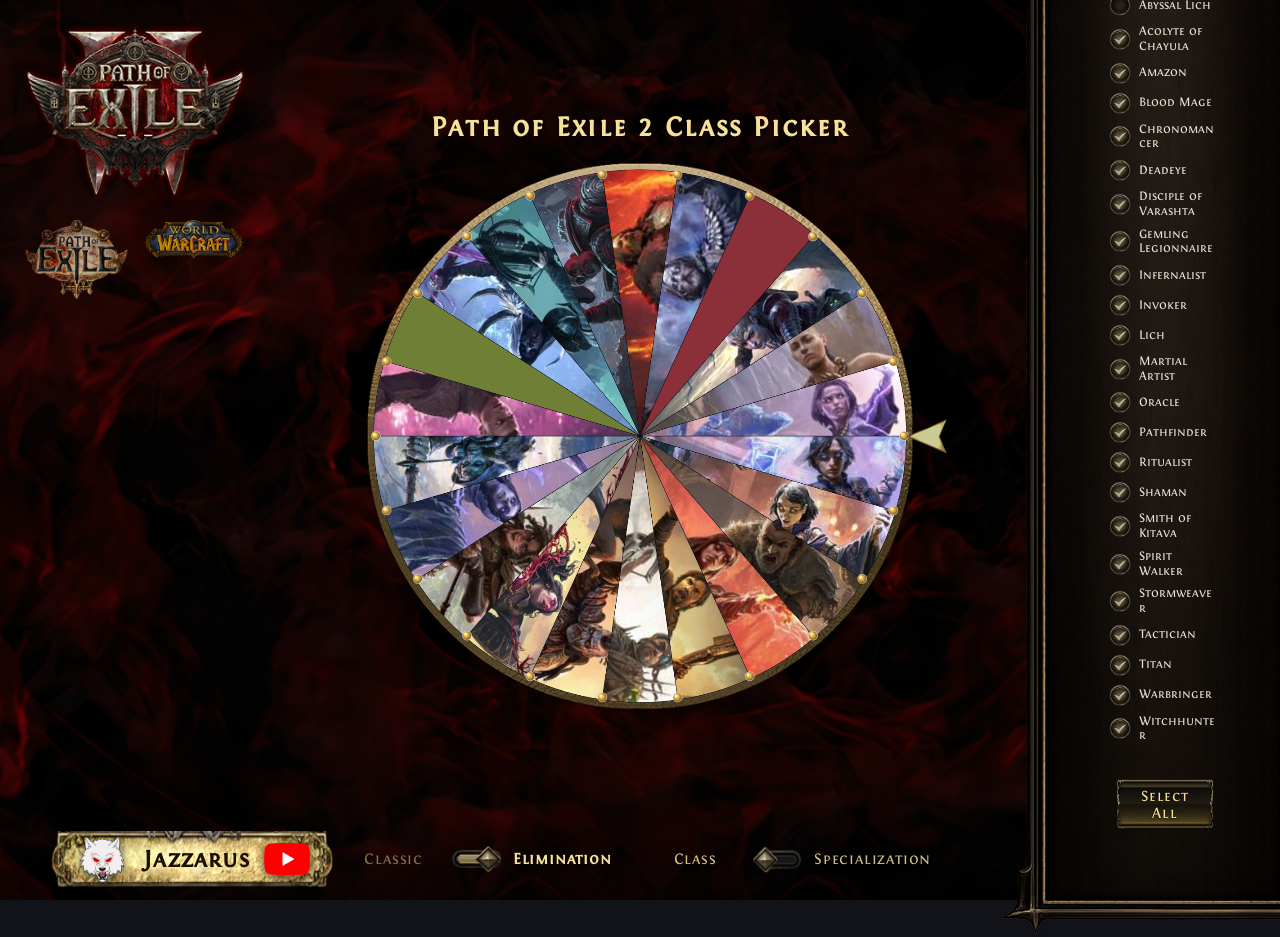
==== commit 55b8ea29: "Add files via upload" ====
--- a/index.html
+++ b/index.html
@@ -19,9 +19,7 @@
     <header class="app-header">
       <div class="game-logo-switcher">
         <img id="gameLogo" alt="" class="poe2-logo game-logo-primary">
-        <a id="gameSwitchLink" class="game-logo-secondary-link">
-          <img id="inactiveGameLogo" alt="" class="game-logo-secondary">
-        </a>
+        <div id="gameSwitchLinks" class="game-logo-secondary-list"></div>
       </div>
     </header>
 
@@ -56,16 +54,30 @@
         <img src="images/youtube-logo.png" alt="" class="yt-banner-yt">
       </a>
 
-      <div id="modeToggle" class="mode-toggle">
-        <span class="mode-label tooltip">
-          Classic
-          <span class="tooltip-box">One spin. You get the class you land on.</span>
-        </span>
-        <img id="modeToggleImage" src="images/classic.png" alt="Mode Toggle">
-        <span class="mode-label tooltip">
-          Elimination
-          <span class="tooltip-box">Each spin removes a class. Continue until only one remains.</span>
-        </span>
+      <div class="footer-mode-controls">
+        <div id="modeToggle" class="mode-toggle">
+          <span class="mode-label tooltip">
+            Classic
+            <span class="tooltip-box">One spin. You get the class you land on.</span>
+          </span>
+          <img id="modeToggleImage" src="images/classic.png" alt="Mode Toggle">
+          <span class="mode-label tooltip">
+            Elimination
+            <span class="tooltip-box">Each spin removes a class. Continue until only one remains.</span>
+          </span>
+        </div>
+
+        <div id="wowWheelTypeToggle" class="mode-toggle hidden">
+          <span class="mode-label tooltip">
+            Class
+            <span class="tooltip-box">Roll a class, then choose its specialization.</span>
+          </span>
+          <img id="wowWheelTypeToggleImage" src="images/classic.png" alt="Class or specialization toggle">
+          <span class="mode-label tooltip">
+            Specialization
+            <span class="tooltip-box">Roll one specific specialization.</span>
+          </span>
+        </div>
       </div>
 
       <button id="restartButton" class="restart-button" type="button">Restart</button>
--- a/style.css
+++ b/style.css
@@ -75,13 +75,24 @@
   object-position: left top;
 }
 
-.game-logo-secondary-link {
+.game-logo-secondary-list {
   position: absolute;
   top: 100%;
-  left: 0;
-  width: 48%;
+  left: 50%;
+  display: grid;
+  grid-template-columns: repeat(2, minmax(0, 1fr));
+  align-items: flex-start;
+  justify-items: center;
+  gap: clamp(8px, 1.2vw, 16px);
+  width: calc(100% - 12px);
+  margin-top: 18px;
+  transform: translateX(-50%);
+}
+
+.game-logo-secondary-link {
+  display: block;
+  width: 100%;
   aspect-ratio: 269 / 212;
-  margin-top: 18px;
   cursor: pointer;
   z-index: 20;
   opacity: 0.72;
@@ -585,6 +596,14 @@
   gap: 12px;
 }
 
+.footer-mode-controls {
+  display: flex;
+  flex-direction: row;
+  align-items: center;
+  justify-content: center;
+  gap: clamp(20px, 3vw, 48px);
+}
+
 .mode-toggle img {
   width: 50px;
   height: auto;
@@ -655,6 +674,7 @@
 .mode-toggle img:active {
   transform: translateY(1px) scale(0.96);
 }
+
 
 .restart-button {
   display: flex;
@@ -1545,6 +1565,10 @@
   }
 
   .game-logo-secondary-link {
+    flex-basis: 46%;
+  }
+
+  .game-logo-secondary-list {
     top: 50%;
     left: calc(100% + 14px);
     margin-top: 0;
@@ -1553,7 +1577,7 @@
 
   .game-logo-secondary-link:hover,
   .game-logo-secondary-link:focus-visible {
-    transform: translateY(-50%) scale(1.04);
+    transform: scale(1.04);
   }
 
   .app-main,
@@ -1581,6 +1605,16 @@
     order: 3;
     align-self: center;
     margin-top: 12px;
+  }
+
+  .footer-mode-controls {
+    order: 3;
+    align-self: center;
+    margin-top: 12px;
+  }
+
+  .footer-mode-controls .mode-toggle {
+    margin-top: 0;
   }
 
   .restart-button {
@@ -1654,3 +1688,30 @@
     flex: 0 0 auto;
   }
 }
+
+@media (max-width: 800px) {
+  .footer-mode-controls {
+    gap: 12px;
+  }
+
+  .footer-mode-controls .mode-toggle {
+    gap: 7px;
+  }
+
+  .footer-mode-controls .mode-label {
+    min-width: 0;
+    font-size: 0.8rem;
+    white-space: nowrap;
+  }
+
+  .footer-mode-controls .mode-toggle img {
+    width: 40px;
+  }
+}
+
+@media (max-width: 480px) {
+  .footer-mode-controls {
+    flex-direction: column;
+    gap: 8px;
+  }
+}
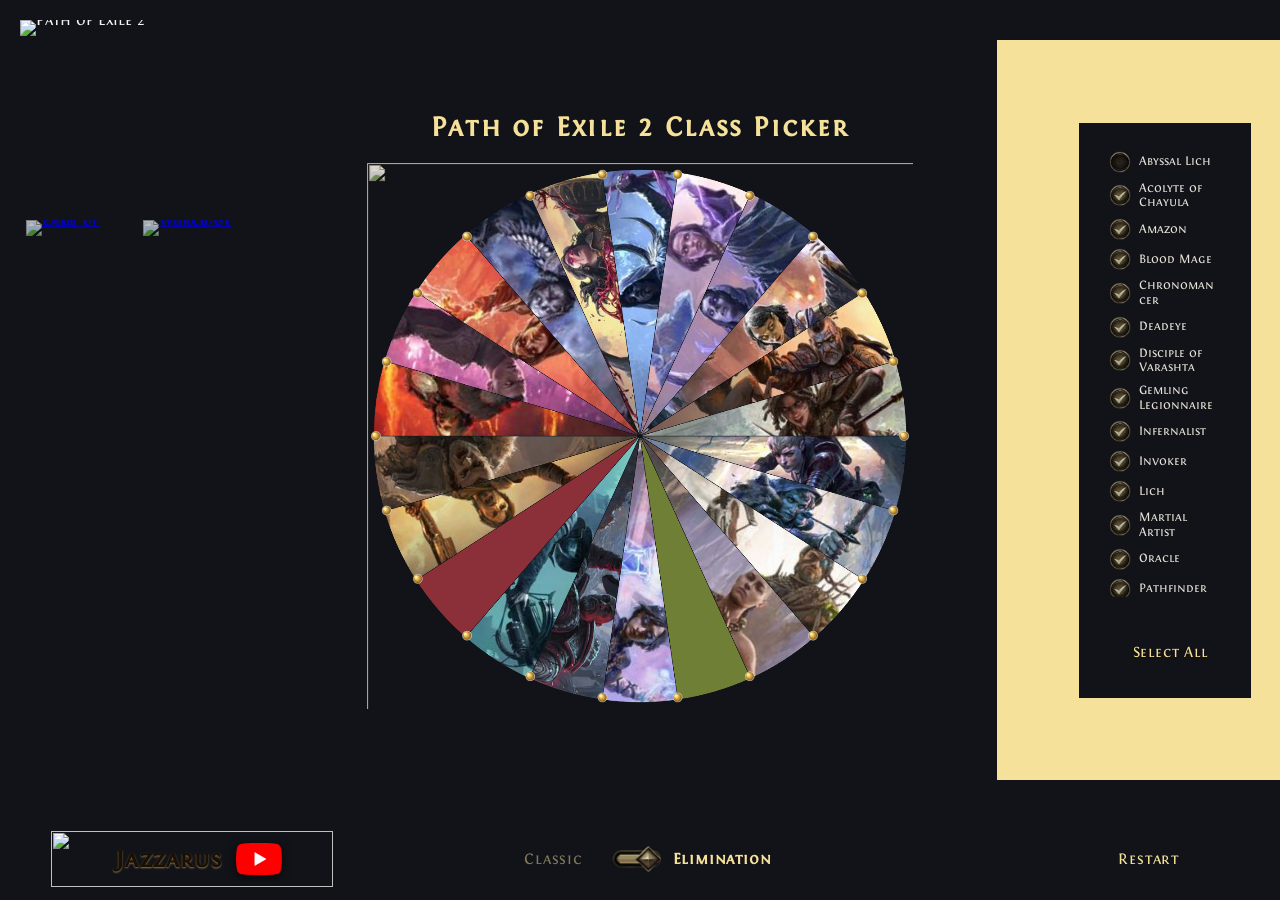
==== commit 0720a6d2: "Add files via upload" ====
--- a/index.html
+++ b/index.html
@@ -6,6 +6,15 @@
   <meta name="viewport" content="width=device-width, initial-scale=1.0">
   <title></title>
   <base id="siteBase" href="./">
+  <script>
+    // Tags the page with its game before anything is drawn, so the WoW page gets its own theme with no flash.
+    (function () {
+      var game = new URLSearchParams(location.search).get("game");
+      var route = location.pathname.match(/\/(poe1|wow)\/(index\.html)?$/);
+      if (["poe2", "poe1", "wow"].indexOf(game) === -1) game = route ? route[1] : "poe2";
+      document.documentElement.setAttribute("data-game", game);
+    })();
+  </script>
   <link rel="stylesheet" href="style.css">
   <link rel="icon" type="image/png" href="images/favicon.png">
 </head>
@@ -27,9 +36,9 @@
       <section class="wheel-area">
         <h1 id="gameHeading"></h1>
         <div class="wheel-container">
-          <img src="images/ring.png" alt="" class="wheel-ring" aria-hidden="true">
+          <img src="images/ring.webp" alt="" class="wheel-ring" aria-hidden="true">
           <canvas id="classWheel" width="1200" height="1200" aria-label="Class picker spinning wheel"></canvas>
-          <img src="images/arrow.png" alt="" class="wheel-pointer" aria-hidden="true">
+          <img src="images/arrow.webp" alt="" class="wheel-pointer" aria-hidden="true">
         </div>
       </section>
 
@@ -48,8 +57,8 @@
         class="yt-banner"
         rel="noopener"
       >
-        <img src="images/banner.png" alt="" class="yt-banner-bg" aria-hidden="true">
-        <img src="images/jazzarus-logo.png" alt="" class="yt-banner-wolf">
+        <img src="images/banner.webp" alt="" class="yt-banner-bg" aria-hidden="true">
+        <img src="images/jazzarus-logo.webp" alt="" class="yt-banner-wolf">
         <span class="yt-banner-name">Jazzarus</span>
         <img src="images/youtube-logo.png" alt="" class="yt-banner-yt">
       </a>
@@ -90,18 +99,18 @@
         <div id="modalText" class="popup-title"></div>
         <div class="popup-portrait-wrapper">
           <img id="modalPortrait" class="popup-portrait" src="" alt="">
-          <img src="images/frame.png" alt="" class="popup-portrait-frame" aria-hidden="true">
-          <img id="bloodSplatter" src="images/blood.png" class="blood-splatter">
+          <img src="images/frame.webp" alt="" class="popup-portrait-frame" aria-hidden="true">
+          <img id="bloodSplatter" src="images/blood.webp" class="blood-splatter">
         </div>
         <div id="modalReminder" class="popup-reminder hidden">REMEMBER TO RESPECT THE WHEEL</div>
         <div class="popup-actions">
           <button id="modalOk" class="popup-button" type="button">
-            <img src="images/ok.png" alt="" class="popup-button-bg" aria-hidden="true">
+            <img src="images/ok.webp" alt="" class="popup-button-bg" aria-hidden="true">
             <span>OK</span>
           </button>
 
           <button id="findBuildsBtn" class="popup-button hidden tooltip" type="button">
-            <img src="images/ok.png" alt="" class="popup-button-bg" aria-hidden="true">
+            <img src="images/ok.webp" alt="" class="popup-button-bg" aria-hidden="true">
             <span>Find Builds</span>
             <span class="tooltip-box">Find top builds for this class</span>
           </button>
--- a/style.css
+++ b/style.css
@@ -14,9 +14,11 @@
 
 @font-face {
   font-family: "Fontin";
-  src: url("fonts/fontin.otf") format("opentype");
+  src: url("fonts/fontin.woff2") format("woff2"),
+       url("fonts/fontin.otf") format("opentype");
   font-weight: normal;
   font-style: normal;
+  font-display: swap;
 }
 
 * {
@@ -30,14 +32,22 @@
   display: block;
   font-family: "Fontin", serif;
   color: #f2f2f2;
-  background: #111318 url("images/background.png") center/cover no-repeat;
-  background-attachment: fixed;
+  background: #111318;
   overflow-x: hidden;
   overflow-y: auto;
 }
 
 html {
   height: 100%;
+}
+
+body::before {
+  content: "";
+  position: fixed;
+  inset: 0;
+  z-index: -1;
+  background: url("images/background.webp") center/cover no-repeat;
+  pointer-events: none;
 }
 
 button {
@@ -87,6 +97,8 @@
   width: calc(100% - 12px);
   margin-top: 18px;
   transform: translateX(-50%);
+  z-index: 2;
+  pointer-events: auto;
 }
 
 .game-logo-secondary-link {
@@ -95,6 +107,7 @@
   aspect-ratio: 269 / 212;
   cursor: pointer;
   z-index: 20;
+  pointer-events: auto;
   opacity: 0.72;
   transition: opacity 140ms ease, filter 140ms ease, transform 140ms ease;
 }
@@ -116,7 +129,7 @@
   width: 100%;
   height: 100%;
   object-fit: contain;
-  object-position: left top;
+  object-position: center;
 }
 
 .yt-banner {
@@ -283,7 +296,7 @@
   text-align: center;
   border-style: solid;
   border-width: 82px 78px 81px 81px;
-  border-image: url("images/window.png") 82 78 81 81 fill / 82px 78px 81px 81px stretch;
+  border-image: url("images/window.webp") 82 78 81 81 fill / 82px 78px 81px 81px stretch;
   border-radius: 0;
   box-sizing: border-box;
   background: none;
@@ -596,6 +609,10 @@
   gap: 12px;
 }
 
+#wowWheelTypeToggle.hidden {
+  display: none;
+}
+
 .footer-mode-controls {
   display: flex;
   flex-direction: row;
@@ -687,7 +704,7 @@
   font-size: calc(0.95rem * var(--ui-scale));
   letter-spacing: 0.05em;
   background-color: transparent;
-  background-image: url("images/goldbutton.png");
+  background-image: url("images/goldbutton.webp");
   background-size: 100% 100%;
   background-repeat: no-repeat;
   border: none;
@@ -707,6 +724,7 @@
 /* ===== CLASS SELECTOR ===== */
 .class-selector-panel {
   width: clamp(300px, 26vw, 420px);
+  max-height: calc(100vh - 160px);
   height: auto;
   overflow: visible;
   display: flex;
@@ -715,7 +733,7 @@
   color: #f5e199;
   border-style: solid;
   border-width: 83px 79px 82px 82px;
-  border-image: url("images/window.png") 82 78 81 81 fill / 82px 78px 81px 81px stretch;
+  border-image: url("images/window.webp") 82 78 81 81 fill / 82px 78px 81px 81px stretch;
   box-sizing: border-box;
   background: none;
   z-index: 15;
@@ -790,7 +808,7 @@
   font-size: clamp(0.95rem, 1.2vw, 1.2rem);
   letter-spacing: 0.04em;
   text-shadow: 0 1px 2px rgba(25, 9, 0, 0.85);
-  background: url("images/goldbutton.png") center/100% 100% no-repeat;
+  background: url("images/goldbutton.webp") center/100% 100% no-repeat;
   border: 0;
   cursor: pointer;
   transition: filter 140ms ease, transform 140ms ease;
@@ -1544,7 +1562,7 @@
   }
 }
 
-@media (max-width: 600px) {
+@media (max-width: 768px), (max-height: 500px), (max-width: 1200px) and (orientation: portrait) {
   .app {
     display: flex;
     flex-direction: column;
@@ -1585,7 +1603,8 @@
     display: contents;
   }
 
-  .wheel-area {
+  .wheel-area,
+  .app-main > .wheel-area {
     order: 2;
     display: flex;
     flex-direction: column;
@@ -1595,8 +1614,8 @@
   }
 
   .wheel-container {
-    width: calc(100vw - 32px);
-    height: calc(100vw - 32px);
+    width: min(calc(100vw - 32px), 720px, max(260px, calc(100vh - 80px)));
+    height: min(calc(100vw - 32px), 720px, max(260px, calc(100vh - 80px)));
     justify-self: center;
     margin-inline: auto;
   }
@@ -1625,7 +1644,11 @@
     margin-top: 20px;
   }
 
-  .class-selector-panel {
+  .class-selector-panel,
+  .app-main > .class-selector-panel {
+    top: auto;
+    margin-left: 0;
+    max-width: none;
     order: 5;
     align-self: center;
     width: min(75vw, 310px);
@@ -1715,3 +1738,262 @@
     gap: 8px;
   }
 }
+
+/* ===== RESPONSIVE FIXES ===== */
+/* Rows keep their height (long names may wrap) and the list scrolls instead of rows overlapping. */
+.class-selector-item {
+  flex-shrink: 0;
+}
+
+/* The hand-tuned desktop layouts rely on rows compressing slightly, so they keep that. */
+@media (min-width: 1201px) and (max-width: 1300px) and (max-height: 760px),
+       (min-width: 1301px) and (max-width: 1499px) and (min-height: 730px) and (max-height: 820px),
+       (min-width: 1500px) and (max-width: 1799px) and (min-height: 840px) and (max-height: 980px),
+       (min-width: 1800px) and (max-width: 2200px) and (min-height: 1000px) and (max-height: 1200px),
+       (min-width: 2201px) and (max-width: 3000px) and (min-height: 1201px) and (max-height: 1600px) {
+  .class-selector-item {
+    flex-shrink: 1;
+  }
+}
+
+.class-selector-toggle {
+  white-space: nowrap;
+}
+
+/* Tablet landscape and small laptops: a slimmer frame leaves room for the class names. */
+@media (min-width: 769px) and (max-width: 1200px) and (min-height: 501px) and (orientation: landscape) {
+  .class-selector-panel {
+    border-width: 58px 55px 57px 57px;
+    border-image-width: 58px 55px 57px 57px;
+    padding: 12px 14px;
+  }
+}
+
+.class-selector-list {
+  scrollbar-width: thin;
+  scrollbar-color: #8a6d2f transparent;
+}
+
+@media (min-width: 1201px) and (min-height: 501px), (min-width: 769px) and (min-height: 501px) and (orientation: landscape) {
+  .class-selector-content {
+    flex: 1 1 auto;
+    min-height: 0;
+  }
+
+  .class-selector-list {
+    flex: 1 1 auto;
+    min-height: 0;
+    overflow-y: auto;
+  }
+
+  .class-selector-toggle {
+    flex: 0 0 auto;
+  }
+}
+
+/* Landscape phones: slimmer popup frame so the winner's artwork and both buttons fit on screen. */
+@media (max-height: 500px) {
+  .popup {
+    padding: 8px;
+  }
+
+  .popup-content {
+    border-width: 50px 48px 49px 49px;
+    border-image-width: 50px 48px 49px 49px;
+    max-height: calc(100vh - 16px);
+  }
+
+  .is-final-popup {
+    max-height: calc(100vh - 16px);
+    padding: 4px 20px;
+    gap: 8px;
+    justify-content: center;
+  }
+
+  .is-final-popup .popup-portrait-wrapper {
+    height: max(90px, calc(100vh - 230px));
+    max-height: none;
+    flex: 0 0 auto;
+  }
+
+  .is-final-popup .popup-reminder {
+    font-size: 0.8rem;
+  }
+
+  .is-final-popup .popup-actions {
+    flex-direction: row;
+    flex-wrap: nowrap;
+    gap: 12px;
+  }
+
+  .is-final-popup .popup-button {
+    width: 200px;
+    height: 44px;
+    min-height: 44px;
+  }
+}
+
+/* ===== WORLD OF WARCRAFT THEME =====
+   Only applies on the WoW page (html[data-game="wow"]). Textures are Blizzard's own interface art:
+   the Classic dialog box (gold border + dark tile), the login-screen red button, the Classic checkbox,
+   the tooltip border and a Classic loading screen. */
+html[data-game="wow"] {
+  --wow-gold: #ffd100;
+  --wow-white: #ffffff;
+  --wow-grey: #9d9d9d;
+}
+
+html[data-game="wow"] body::before {
+  background: #060503 url("wow-art/ui/background.webp") center/cover no-repeat;
+}
+
+html[data-game="wow"] h1 {
+  color: var(--wow-gold);
+  text-shadow: 1px 1px 0 #000, 0 0 12px rgba(0, 0, 0, 0.9);
+}
+
+/* Dialog frames: gold Classic dialog border with the dark tiled background, inset like the game draws it. */
+html[data-game="wow"] .class-selector-panel,
+html[data-game="wow"] .popup-content {
+  border-style: solid;
+  border-width: 32px;
+  border-image: url("wow-art/ui/dialog-gold-border.png") 32 / 32px round;
+}
+
+html[data-game="wow"] .class-selector-panel {
+  padding: 10px 14px;
+}
+
+html[data-game="wow"] .class-selector-panel::before,
+html[data-game="wow"] .popup-content::before {
+  content: "";
+  position: absolute;
+  inset: -21px;
+  z-index: -1;
+  background: url("wow-art/ui/dialog-background-dark.png") repeat;
+  opacity: 0.88;
+  pointer-events: none;
+}
+
+html[data-game="wow"] .popup-content {
+  filter: drop-shadow(0 0 24px rgba(0, 0, 0, 0.85));
+}
+
+html[data-game="wow"] .popup-content:has(.eliminated-text),
+html[data-game="wow"] .is-final-popup {
+  padding: clamp(14px, 2vw, 26px) clamp(18px, 2.4vw, 34px);
+}
+
+/* Text colours from the game's UI: gold for headings and buttons, white for list entries. */
+html[data-game="wow"] .class-selector-item {
+  color: var(--wow-white);
+  text-shadow: 1px 1px 0 #000;
+}
+
+html[data-game="wow"] .class-selector-item:hover {
+  color: var(--wow-gold);
+}
+
+html[data-game="wow"] .popup-title {
+  color: var(--wow-gold);
+  text-shadow: 1px 1px 0 #000;
+}
+
+html[data-game="wow"] .eliminated-text {
+  color: #ff2020;
+  text-shadow: 1px 1px 0 #000;
+}
+
+html[data-game="wow"] .popup-reminder {
+  color: var(--wow-white);
+  text-shadow: 1px 1px 0 #000;
+}
+
+html[data-game="wow"] .mode-label {
+  color: var(--wow-gold);
+  text-shadow: 1px 1px 0 #000;
+}
+
+html[data-game="wow"] .mode-label.inactive {
+  color: var(--wow-grey);
+}
+
+/* Red login-screen buttons */
+html[data-game="wow"] .restart-button,
+html[data-game="wow"] .class-selector-toggle,
+html[data-game="wow"] .popup-button {
+  color: var(--wow-gold);
+  text-shadow: 1px 1px 0 #000;
+  background: url("wow-art/ui/button-red.webp") center/100% 100% no-repeat;
+}
+
+html[data-game="wow"] .popup-button-bg {
+  display: none;
+}
+
+html[data-game="wow"] .popup-button {
+  color: var(--wow-gold);
+}
+
+/* Portraits and winner artwork get a thin gold dialog border instead of the PoE frame. */
+html[data-game="wow"] .popup-portrait-frame {
+  display: none;
+}
+
+html[data-game="wow"] .popup-portrait {
+  border-style: solid;
+  border-width: 12px;
+  border-image: url("wow-art/ui/dialog-gold-border.png") 32 / 12px round;
+  background: #000;
+  box-sizing: content-box;
+}
+
+/* Winner artwork keeps its own proportions (class art is very wide), framed tightly in gold. */
+html[data-game="wow"] .is-final-popup .popup-portrait-wrapper {
+  height: auto;
+  max-height: none;
+  max-width: 100%;
+  flex: 0 1 auto;
+}
+
+html[data-game="wow"] .is-final-popup .final-popup-image {
+  width: auto;
+  height: auto;
+  max-width: 100%;
+  max-height: min(52vh, 560px);
+  border-width: 16px;
+  border-image-width: 16px;
+  box-sizing: border-box;
+}
+
+@media (max-height: 500px) {
+  html[data-game="wow"] .is-final-popup .final-popup-image {
+    max-height: max(90px, calc(100vh - 210px));
+  }
+}
+
+html[data-game="wow"] .popup-portrait-wrapper {
+  filter: drop-shadow(0 0 10px rgba(0, 0, 0, 0.8));
+}
+
+/* Tooltips use the game's tooltip border */
+html[data-game="wow"] .tooltip-box {
+  color: var(--wow-white);
+  background: rgba(0, 0, 8, 0.88);
+  border: 6px solid transparent;
+  border-image: url("wow-art/ui/tooltip-border.png") 16 / 8px round;
+  border-radius: 0;
+}
+
+html[data-game="wow"] .loader-wheel {
+  border-color: rgba(255, 209, 0, 0.2);
+  border-top-color: var(--wow-gold);
+  box-shadow: 0 0 20px rgba(255, 209, 0, 0.35);
+}
+
+/* The WoW frame's gold line sits on its outer edge, so the panel always stays fully on screen. */
+@media (min-width: 1201px) and (min-height: 501px), (min-width: 769px) and (min-height: 501px) and (orientation: landscape) {
+  html[data-game="wow"] .app-main > .class-selector-panel {
+    max-width: calc(100% - var(--selector-polish-offset));
+  }
+}
